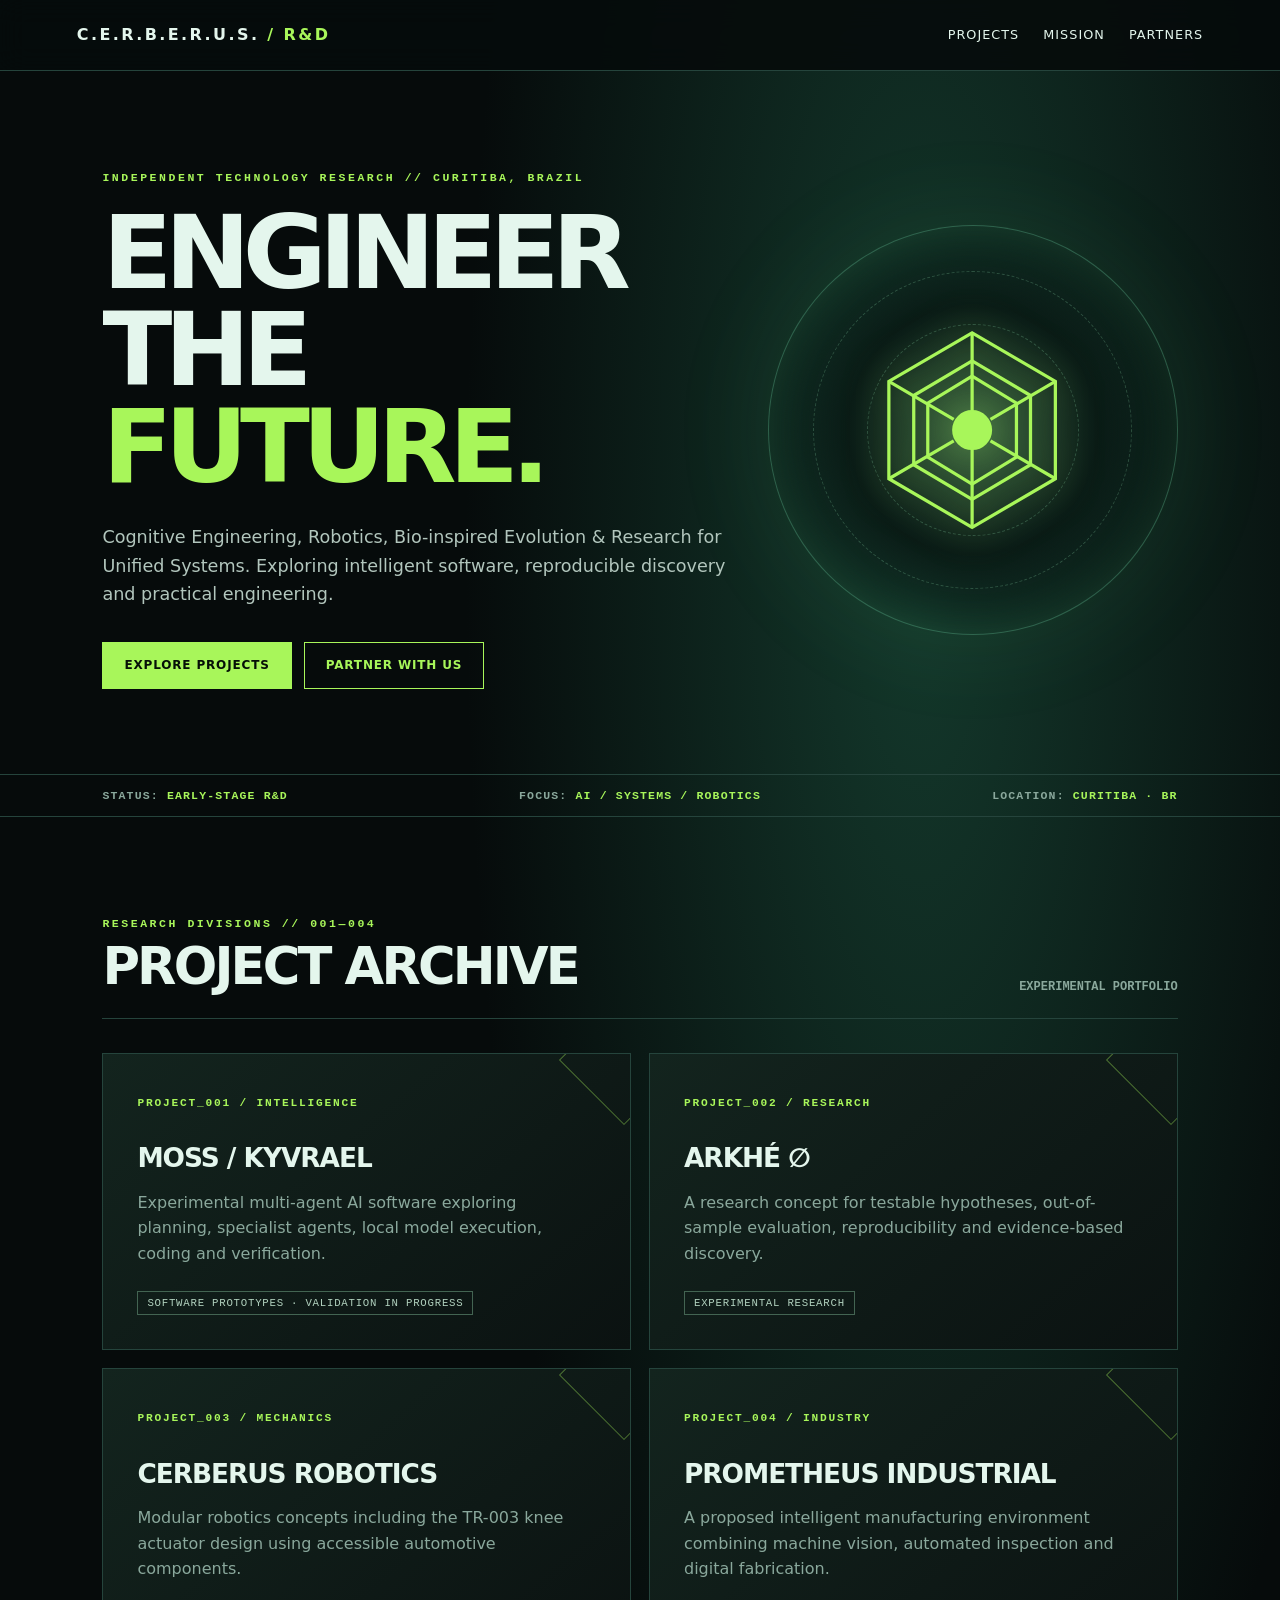
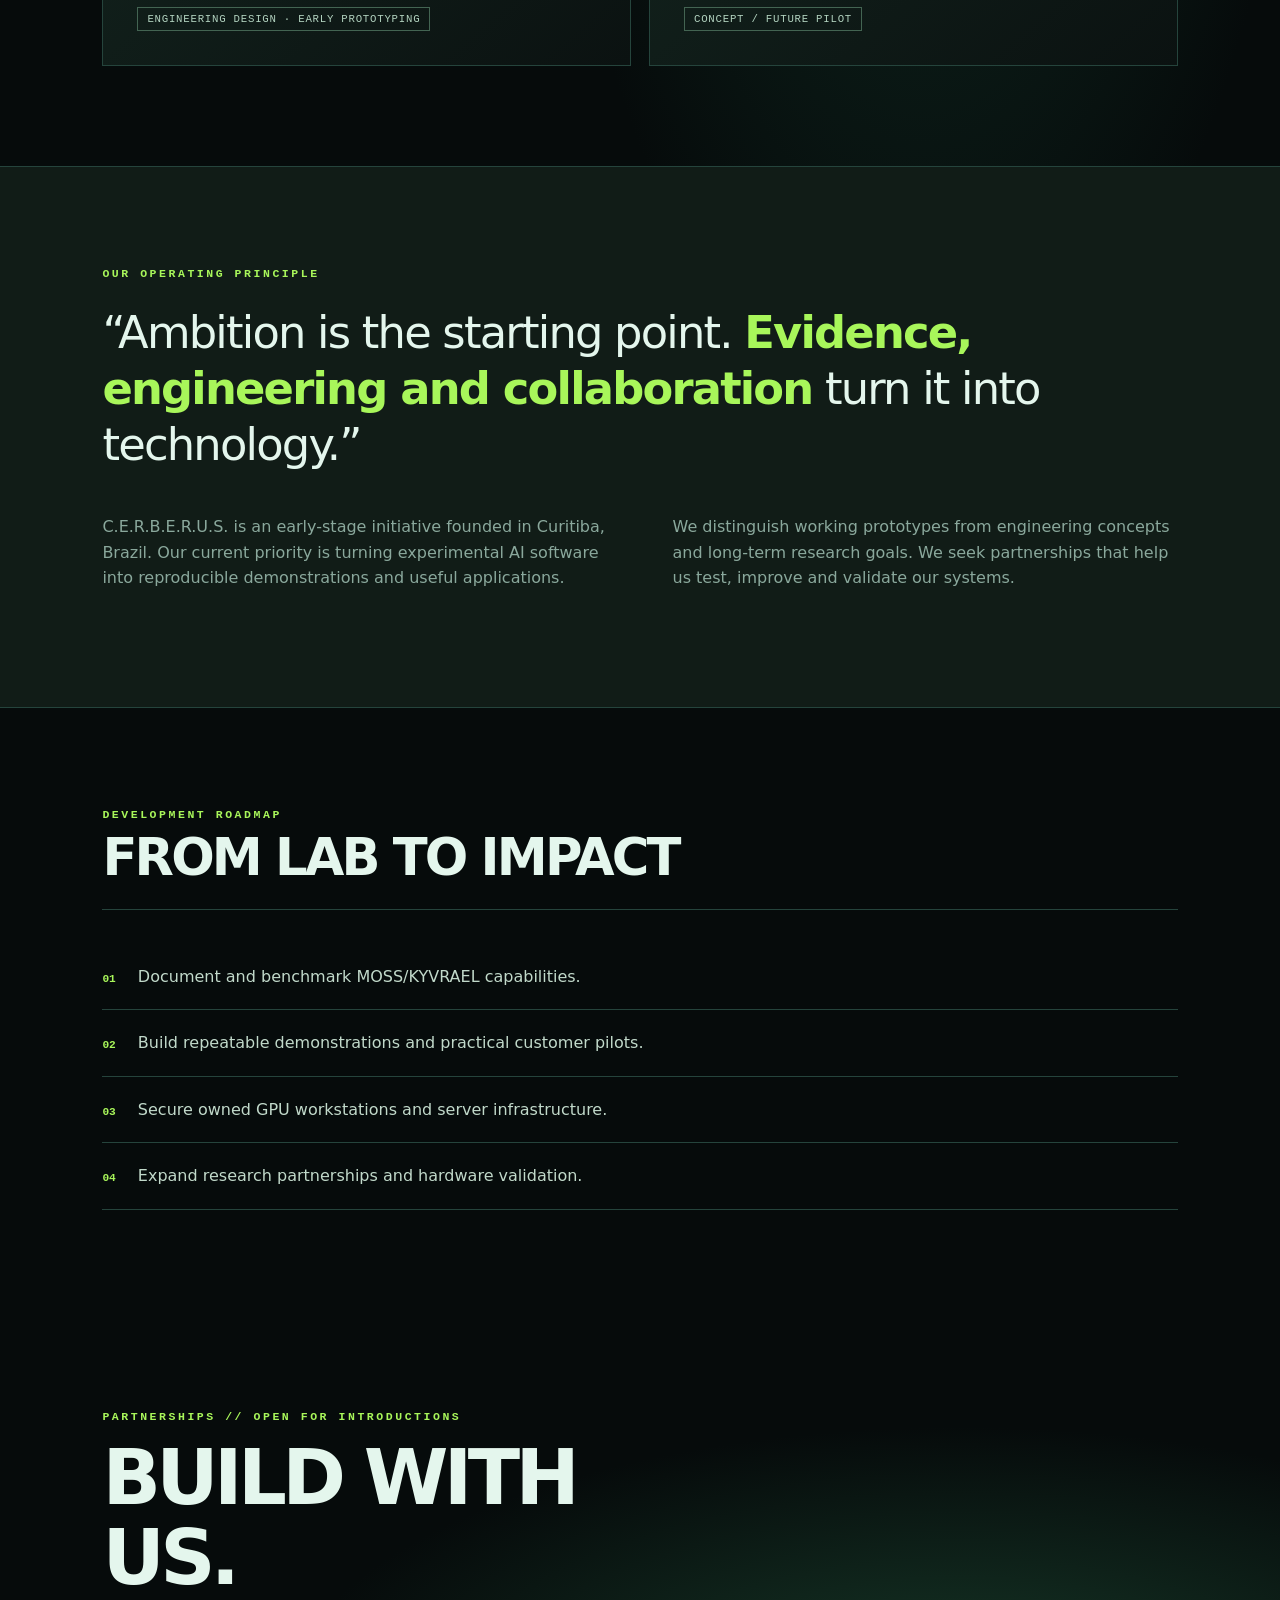
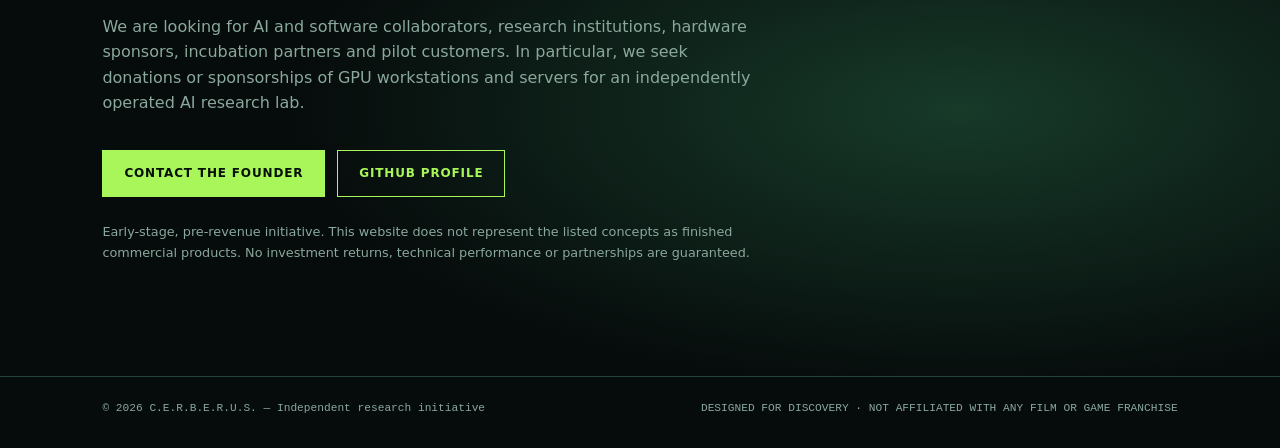
==== index.html @ f25f71ee "Add files via upload" ====
<!doctype html><html lang="en"><head><meta charset="utf-8"><meta name="viewport" content="width=device-width,initial-scale=1"><meta name="theme-color" content="#070b0a"><meta name="description" content="C.E.R.B.E.R.U.S. — Independent research and engineering in AI agents, reproducible discovery and robotics."><title>C.E.R.B.E.R.U.S. | Systems Research</title><style>
:root{--bg:#060b0b;--panel:#101919;--line:#25443c;--text:#e4f6ed;--muted:#8aa89c;--acid:#a8f65a;--red:#f16565}*{box-sizing:border-box}html{scroll-behavior:smooth}body{margin:0;background:radial-gradient(ellipse at 72% 15%,#14392c 0%,transparent 35%),var(--bg);color:var(--text);font:16px/1.6 system-ui,-apple-system,Segoe UI,sans-serif}a{color:inherit;text-decoration:none}button{font:inherit}header{display:flex;align-items:center;justify-content:space-between;gap:20px;padding:22px min(6vw,85px);border-bottom:1px solid var(--line);background:#060b0be8;position:sticky;top:0;z-index:10;backdrop-filter:blur(14px)}.brand{font-weight:850;letter-spacing:.15em;font-size:clamp(.7rem,1.6vw,1rem)}.brand b{color:var(--acid)}nav{display:flex;gap:24px;font-size:.8rem;letter-spacing:.08em;text-transform:uppercase}nav a:hover{color:var(--acid)}main{overflow:hidden}.hero{min-height:650px;padding:100px min(8vw,110px) 85px;display:grid;grid-template-columns:1.25fr .75fr;align-items:center;gap:35px;position:relative}.eyebrow{color:var(--acid);letter-spacing:.22em;font:700 .72rem ui-monospace,monospace;text-transform:uppercase}.hero h1{font-size:clamp(3.4rem,8vw,8.5rem);letter-spacing:-.075em;line-height:.95;margin:20px 0 28px;font-weight:900}.hero h1 span{color:var(--acid)}.hero p{max-width:630px;color:#b2c6bd;font-size:1.1rem}.actions{display:flex;gap:12px;flex-wrap:wrap;margin-top:34px}.btn{display:inline-block;border:1px solid var(--acid);padding:13px 21px;color:#061007;background:var(--acid);font-weight:800;letter-spacing:.07em;text-transform:uppercase;font-size:.75rem}.btn.alt{background:transparent;color:var(--acid)}.btn:hover{filter:brightness(1.2)}.orb{width:min(33vw,410px);aspect-ratio:1;border:1px solid #5eb58b66;border-radius:50%;position:relative;display:grid;place-items:center;background:radial-gradient(circle,#294d3b 0,#0a1b16 43%,transparent 70%);box-shadow:0 0 110px #64d67a17,inset 0 0 50px #77ff9412}.orb:before,.orb:after{content:"";position:absolute;inset:11%;border:1px dashed #87d3a544;border-radius:50%;animation:spin 38s linear infinite}.orb:after{inset:24%;animation-direction:reverse;animation-duration:22s}.orb svg{width:53%;filter:drop-shadow(0 0 20px #a8f65a88)}@keyframes spin{to{transform:rotate(360deg)}}.status{font:600 .72rem ui-monospace,monospace;color:var(--muted);letter-spacing:.1em;border-top:1px solid var(--line);border-bottom:1px solid var(--line);padding:14px min(8vw,110px);display:flex;justify-content:space-between;gap:15px;flex-wrap:wrap}.status em{color:var(--acid);font-style:normal}section{padding:100px min(8vw,110px)}.sectionhead{display:flex;justify-content:space-between;align-items:end;gap:20px;border-bottom:1px solid var(--line);padding-bottom:24px;margin-bottom:34px}.sectionhead h2{font-size:clamp(2rem,4vw,4rem);line-height:1.05;letter-spacing:-.055em;margin:10px 0 0}.sectionhead small{color:var(--muted);font:600 .75rem ui-monospace,monospace}.grid{display:grid;grid-template-columns:repeat(2,minmax(0,1fr));gap:18px}.card{background:linear-gradient(140deg,#13241e,#0b1211);border:1px solid var(--line);padding:34px;min-height:270px;position:relative;overflow:hidden}.card:before{content:"";width:90px;height:90px;position:absolute;right:-40px;top:-40px;border:1px solid #a8f65a66;transform:rotate(45deg)}.num{font:700 .7rem ui-monospace,monospace;color:var(--acid);letter-spacing:.16em}.card h3{font-size:1.65rem;letter-spacing:-.04em;margin:24px 0 10px}.card p{color:var(--muted);max-width:470px;margin:0}.tag{display:inline-block;margin-top:25px;font:.67rem ui-monospace,monospace;letter-spacing:.07em;border:1px solid #436452;padding:5px 9px;color:#b2d2bf}.manifesto{background:#111c17;border-top:1px solid var(--line);border-bottom:1px solid var(--line)}.manifesto blockquote{font-size:clamp(1.7rem,3.5vw,3.5rem);line-height:1.25;letter-spacing:-.04em;max-width:1000px;margin:25px 0}.manifesto blockquote strong{color:var(--acid)}.columns{display:grid;grid-template-columns:1fr 1fr;gap:65px}.columns p{color:var(--muted)}.steps{counter-reset:step;list-style:none;padding:0;margin:0}.steps li{padding:20px 0;border-bottom:1px solid var(--line);color:#c1d9ca}.steps li:before{counter-increment:step;content:'0' counter(step);font:700 .7rem ui-monospace,monospace;color:var(--acid);margin-right:22px}.contact{background:radial-gradient(ellipse at 75% 60%,#173a29,transparent 50%)}.contact h2{font-size:clamp(2.7rem,6vw,6rem);letter-spacing:-.06em;line-height:1.04;margin:15px 0}.contact p{max-width:660px;color:var(--muted)}footer{border-top:1px solid var(--line);padding:25px min(8vw,110px);display:flex;justify-content:space-between;gap:20px;color:var(--muted);font:.7rem ui-monospace,monospace}.disclaimer{font-size:.8rem;color:#8aa89c;max-width:900px;margin-top:25px}@media(max-width:800px){header{padding:18px 6vw}nav{gap:10px;font-size:.65rem}.hero{grid-template-columns:1fr;min-height:auto;padding:75px 6vw}.orb{width:min(68vw,330px);margin:auto}section{padding:65px 6vw}.grid,.columns{grid-template-columns:1fr}.status{padding:14px 6vw}footer{flex-direction:column}.card{min-height:220px}}
</style></head><body><header><a class="brand" href="#top">C.E.R.B.E.R.U.S.<b> / R&D</b></a><nav><a href="#projects">Projects</a><a href="#mission">Mission</a><a href="#partners">Partners</a></nav></header><main id="top"><div class="hero"><div><div class="eyebrow">Independent technology research // Curitiba, Brazil</div><h1>ENGINEER<br>THE <span>FUTURE.</span></h1><p>Cognitive Engineering, Robotics, Bio-inspired Evolution & Research for Unified Systems. Exploring intelligent software, reproducible discovery and practical engineering.</p><div class="actions"><a class="btn" href="#projects">Explore projects</a><a class="btn alt" href="#partners">Partner with us</a></div></div><div class="orb" aria-hidden="true"><svg viewBox="0 0 200 200" fill="none" stroke="#a8f65a" stroke-width="3"><path d="M100 10 177 55v90l-77 45-77-45V55z"/><path d="M100 36 154 68v64l-54 32-54-32V68z"/><path d="m100 50 41 25v50l-41 25-41-25V75z"/><circle cx="100" cy="100" r="17" fill="#a8f65a"/><path d="M100 10v73M177 55l-60 35M177 145l-60-35M100 190v-73M23 145l60-35M23 55l60 35"/></svg></div></div><div class="status"><span>STATUS: <em>EARLY-STAGE R&D</em></span><span>FOCUS: <em>AI / SYSTEMS / ROBOTICS</em></span><span>LOCATION: <em>CURITIBA · BR</em></span></div><section id="projects"><div class="sectionhead"><div><div class="eyebrow">Research divisions // 001—004</div><h2>PROJECT ARCHIVE</h2></div><small>EXPERIMENTAL PORTFOLIO</small></div><div class="grid"><article class="card"><span class="num">PROJECT_001 / INTELLIGENCE</span><h3>MOSS / KYVRAEL</h3><p>Experimental multi-agent AI software exploring planning, specialist agents, local model execution, coding and verification.</p><span class="tag">SOFTWARE PROTOTYPES · VALIDATION IN PROGRESS</span></article><article class="card"><span class="num">PROJECT_002 / RESEARCH</span><h3>ARKHÉ ∅</h3><p>A research concept for testable hypotheses, out-of-sample evaluation, reproducibility and evidence-based discovery.</p><span class="tag">EXPERIMENTAL RESEARCH</span></article><article class="card"><span class="num">PROJECT_003 / MECHANICS</span><h3>CERBERUS ROBOTICS</h3><p>Modular robotics concepts including the TR-003 knee actuator design using accessible automotive components.</p><span class="tag">ENGINEERING DESIGN · EARLY PROTOTYPING</span></article><article class="card"><span class="num">PROJECT_004 / INDUSTRY</span><h3>PROMETHEUS INDUSTRIAL</h3><p>A proposed intelligent manufacturing environment combining machine vision, automated inspection and digital fabrication.</p><span class="tag">CONCEPT / FUTURE PILOT</span></article></div></section><section class="manifesto" id="mission"><div class="eyebrow">Our operating principle</div><blockquote>“Ambition is the starting point. <strong>Evidence, engineering and collaboration</strong> turn it into technology.”</blockquote><div class="columns"><p>C.E.R.B.E.R.U.S. is an early-stage initiative founded in Curitiba, Brazil. Our current priority is turning experimental AI software into reproducible demonstrations and useful applications.</p><p>We distinguish working prototypes from engineering concepts and long-term research goals. We seek partnerships that help us test, improve and validate our systems.</p></div></section><section><div class="sectionhead"><div><div class="eyebrow">Development roadmap</div><h2>FROM LAB TO IMPACT</h2></div></div><ol class="steps"><li>Document and benchmark MOSS/KYVRAEL capabilities.</li><li>Build repeatable demonstrations and practical customer pilots.</li><li>Secure owned GPU workstations and server infrastructure.</li><li>Expand research partnerships and hardware validation.</li></ol></section><section class="contact" id="partners"><div class="eyebrow">Partnerships // Open for introductions</div><h2>BUILD WITH<br>US.</h2><p>We are looking for AI and software collaborators, research institutions, hardware sponsors, incubation partners and pilot customers. In particular, we seek donations or sponsorships of GPU workstations and servers for an independently operated AI research lab.</p><div class="actions"><a class="btn" href="mailto:wrkus2025@gmail.com?subject=CERBERUS%20Partnership%20Inquiry">Contact the founder</a><a class="btn alt" href="https://github.com/Gypsieww3" target="_blank" rel="noopener noreferrer">GitHub profile</a></div><p class="disclaimer">Early-stage, pre-revenue initiative. This website does not represent the listed concepts as finished commercial products. No investment returns, technical performance or partnerships are guaranteed.</p></section></main><footer><span>© <span id="year">2026</span> C.E.R.B.E.R.U.S. — Independent research initiative</span><span>DESIGNED FOR DISCOVERY · NOT AFFILIATED WITH ANY FILM OR GAME FRANCHISE</span></footer><script>document.getElementById('year').textContent=new Date().getFullYear()</script></body></html>
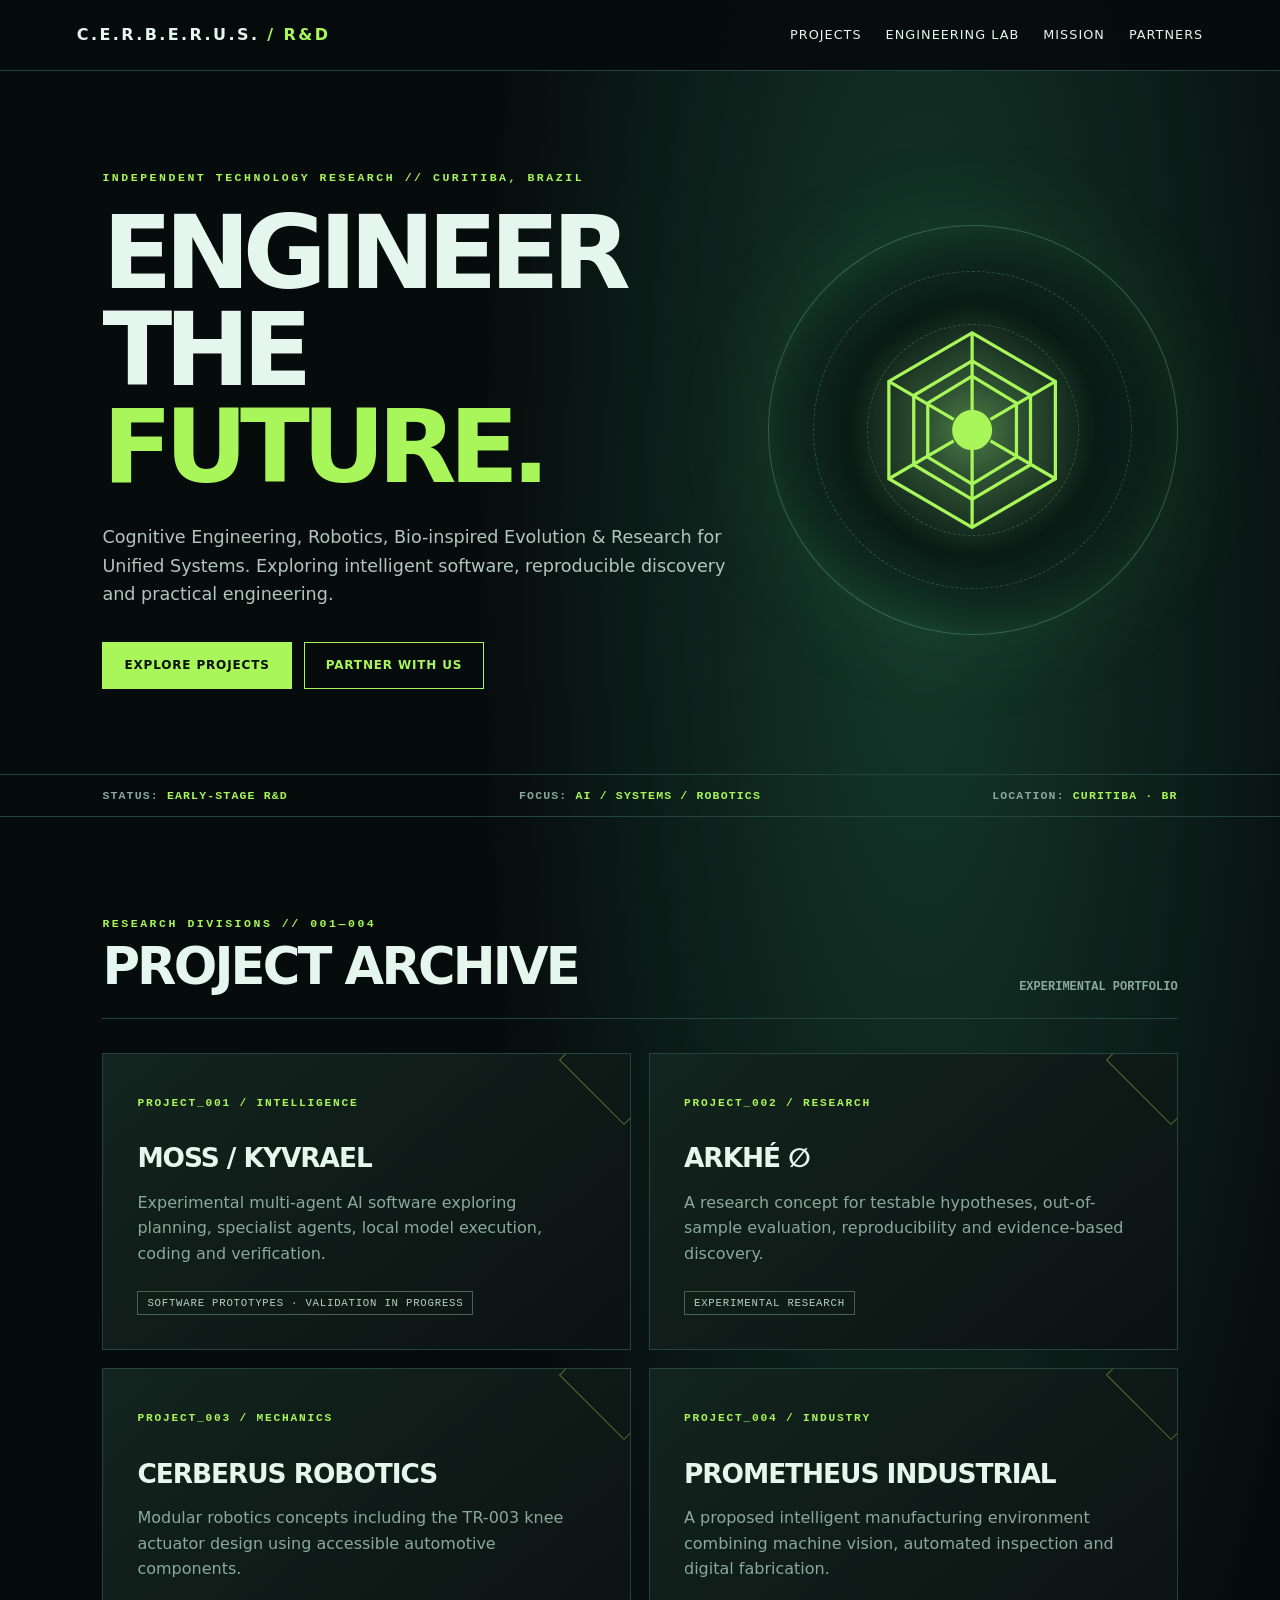
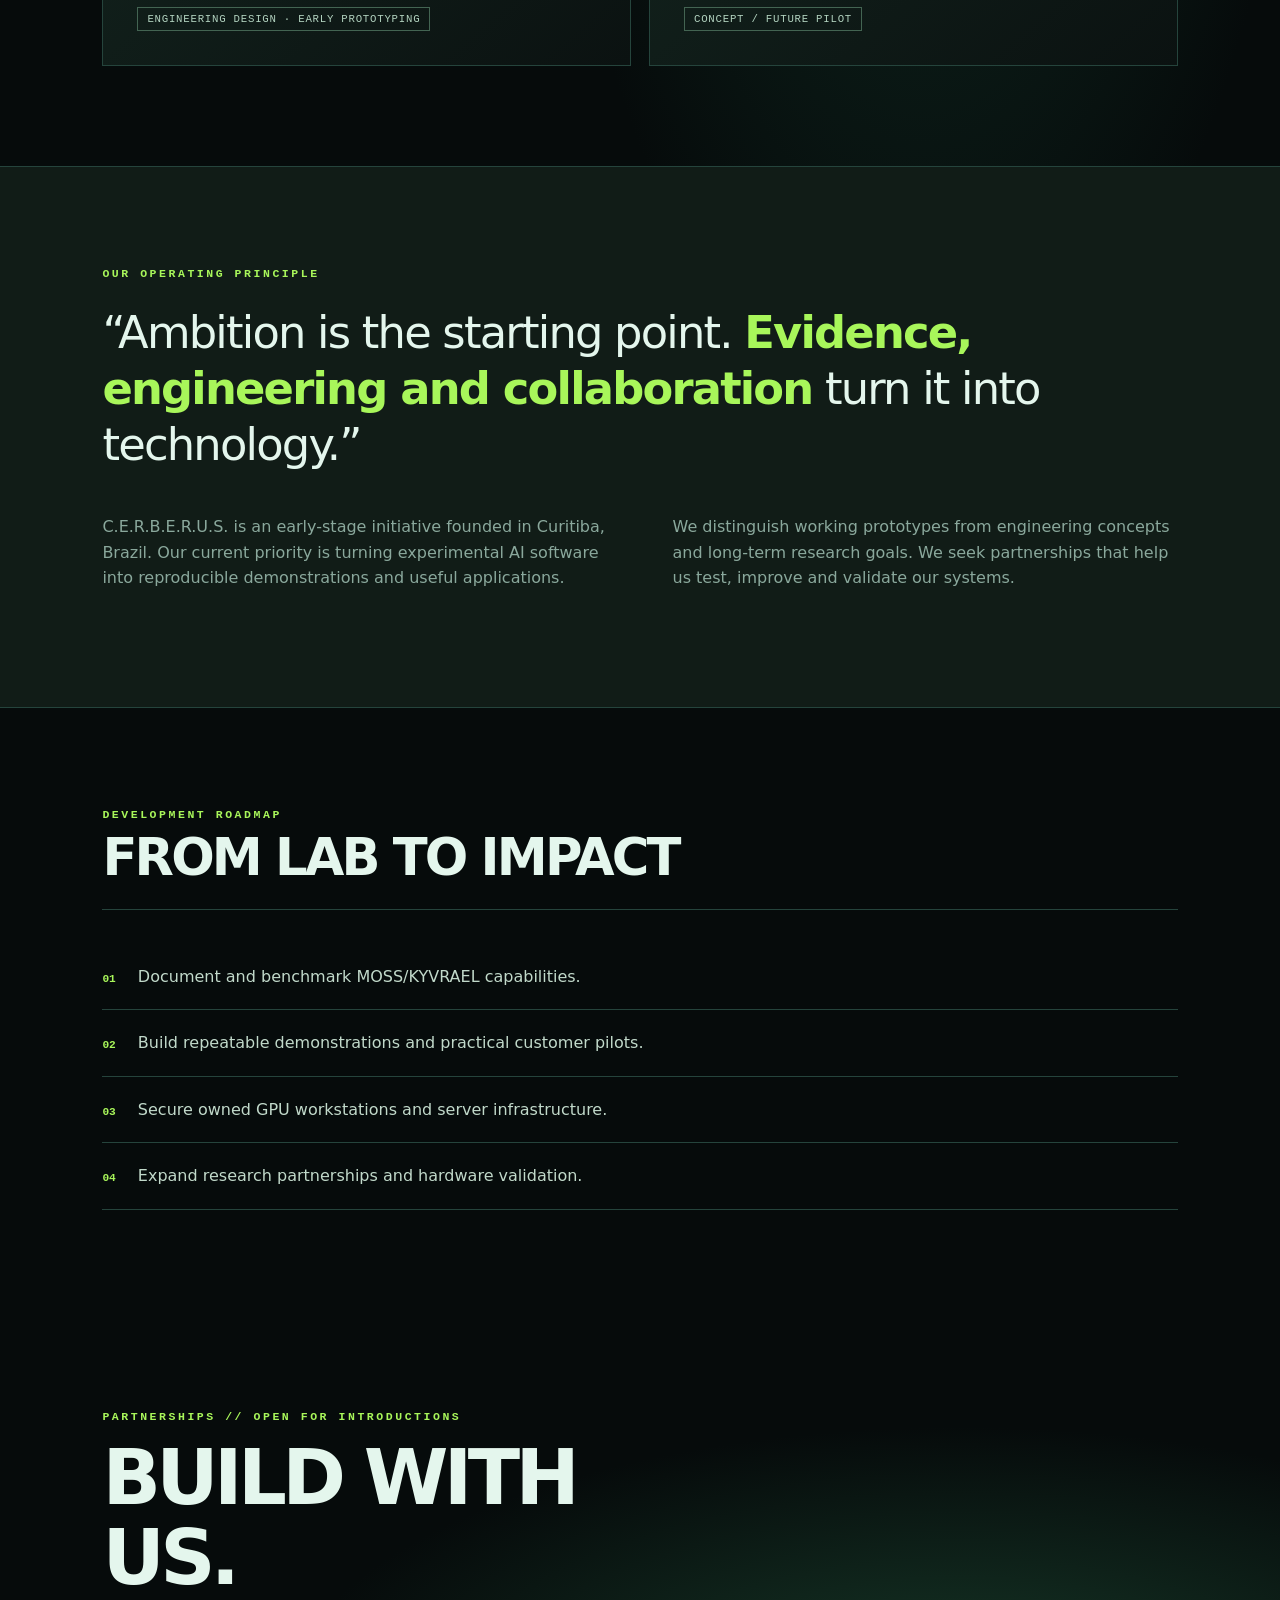
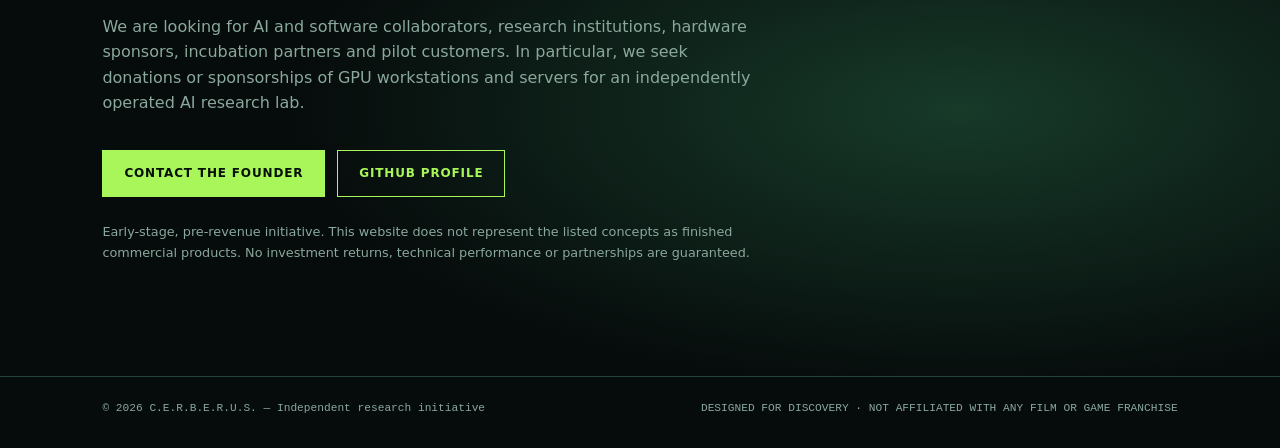
==== commit 53698b0b: "Publish factual CERBERUS engineering lab webpage with live CI status" ====
--- a/index.html
+++ b/index.html
@@ -1,3 +1,3 @@
 <!doctype html><html lang="en"><head><meta charset="utf-8"><meta name="viewport" content="width=device-width,initial-scale=1"><meta name="theme-color" content="#070b0a"><meta name="description" content="C.E.R.B.E.R.U.S. — Independent research and engineering in AI agents, reproducible discovery and robotics."><title>C.E.R.B.E.R.U.S. | Systems Research</title><style>
 :root{--bg:#060b0b;--panel:#101919;--line:#25443c;--text:#e4f6ed;--muted:#8aa89c;--acid:#a8f65a;--red:#f16565}*{box-sizing:border-box}html{scroll-behavior:smooth}body{margin:0;background:radial-gradient(ellipse at 72% 15%,#14392c 0%,transparent 35%),var(--bg);color:var(--text);font:16px/1.6 system-ui,-apple-system,Segoe UI,sans-serif}a{color:inherit;text-decoration:none}button{font:inherit}header{display:flex;align-items:center;justify-content:space-between;gap:20px;padding:22px min(6vw,85px);border-bottom:1px solid var(--line);background:#060b0be8;position:sticky;top:0;z-index:10;backdrop-filter:blur(14px)}.brand{font-weight:850;letter-spacing:.15em;font-size:clamp(.7rem,1.6vw,1rem)}.brand b{color:var(--acid)}nav{display:flex;gap:24px;font-size:.8rem;letter-spacing:.08em;text-transform:uppercase}nav a:hover{color:var(--acid)}main{overflow:hidden}.hero{min-height:650px;padding:100px min(8vw,110px) 85px;display:grid;grid-template-columns:1.25fr .75fr;align-items:center;gap:35px;position:relative}.eyebrow{color:var(--acid);letter-spacing:.22em;font:700 .72rem ui-monospace,monospace;text-transform:uppercase}.hero h1{font-size:clamp(3.4rem,8vw,8.5rem);letter-spacing:-.075em;line-height:.95;margin:20px 0 28px;font-weight:900}.hero h1 span{color:var(--acid)}.hero p{max-width:630px;color:#b2c6bd;font-size:1.1rem}.actions{display:flex;gap:12px;flex-wrap:wrap;margin-top:34px}.btn{display:inline-block;border:1px solid var(--acid);padding:13px 21px;color:#061007;background:var(--acid);font-weight:800;letter-spacing:.07em;text-transform:uppercase;font-size:.75rem}.btn.alt{background:transparent;color:var(--acid)}.btn:hover{filter:brightness(1.2)}.orb{width:min(33vw,410px);aspect-ratio:1;border:1px solid #5eb58b66;border-radius:50%;position:relative;display:grid;place-items:center;background:radial-gradient(circle,#294d3b 0,#0a1b16 43%,transparent 70%);box-shadow:0 0 110px #64d67a17,inset 0 0 50px #77ff9412}.orb:before,.orb:after{content:"";position:absolute;inset:11%;border:1px dashed #87d3a544;border-radius:50%;animation:spin 38s linear infinite}.orb:after{inset:24%;animation-direction:reverse;animation-duration:22s}.orb svg{width:53%;filter:drop-shadow(0 0 20px #a8f65a88)}@keyframes spin{to{transform:rotate(360deg)}}.status{font:600 .72rem ui-monospace,monospace;color:var(--muted);letter-spacing:.1em;border-top:1px solid var(--line);border-bottom:1px solid var(--line);padding:14px min(8vw,110px);display:flex;justify-content:space-between;gap:15px;flex-wrap:wrap}.status em{color:var(--acid);font-style:normal}section{padding:100px min(8vw,110px)}.sectionhead{display:flex;justify-content:space-between;align-items:end;gap:20px;border-bottom:1px solid var(--line);padding-bottom:24px;margin-bottom:34px}.sectionhead h2{font-size:clamp(2rem,4vw,4rem);line-height:1.05;letter-spacing:-.055em;margin:10px 0 0}.sectionhead small{color:var(--muted);font:600 .75rem ui-monospace,monospace}.grid{display:grid;grid-template-columns:repeat(2,minmax(0,1fr));gap:18px}.card{background:linear-gradient(140deg,#13241e,#0b1211);border:1px solid var(--line);padding:34px;min-height:270px;position:relative;overflow:hidden}.card:before{content:"";width:90px;height:90px;position:absolute;right:-40px;top:-40px;border:1px solid #a8f65a66;transform:rotate(45deg)}.num{font:700 .7rem ui-monospace,monospace;color:var(--acid);letter-spacing:.16em}.card h3{font-size:1.65rem;letter-spacing:-.04em;margin:24px 0 10px}.card p{color:var(--muted);max-width:470px;margin:0}.tag{display:inline-block;margin-top:25px;font:.67rem ui-monospace,monospace;letter-spacing:.07em;border:1px solid #436452;padding:5px 9px;color:#b2d2bf}.manifesto{background:#111c17;border-top:1px solid var(--line);border-bottom:1px solid var(--line)}.manifesto blockquote{font-size:clamp(1.7rem,3.5vw,3.5rem);line-height:1.25;letter-spacing:-.04em;max-width:1000px;margin:25px 0}.manifesto blockquote strong{color:var(--acid)}.columns{display:grid;grid-template-columns:1fr 1fr;gap:65px}.columns p{color:var(--muted)}.steps{counter-reset:step;list-style:none;padding:0;margin:0}.steps li{padding:20px 0;border-bottom:1px solid var(--line);color:#c1d9ca}.steps li:before{counter-increment:step;content:'0' counter(step);font:700 .7rem ui-monospace,monospace;color:var(--acid);margin-right:22px}.contact{background:radial-gradient(ellipse at 75% 60%,#173a29,transparent 50%)}.contact h2{font-size:clamp(2.7rem,6vw,6rem);letter-spacing:-.06em;line-height:1.04;margin:15px 0}.contact p{max-width:660px;color:var(--muted)}footer{border-top:1px solid var(--line);padding:25px min(8vw,110px);display:flex;justify-content:space-between;gap:20px;color:var(--muted);font:.7rem ui-monospace,monospace}.disclaimer{font-size:.8rem;color:#8aa89c;max-width:900px;margin-top:25px}@media(max-width:800px){header{padding:18px 6vw}nav{gap:10px;font-size:.65rem}.hero{grid-template-columns:1fr;min-height:auto;padding:75px 6vw}.orb{width:min(68vw,330px);margin:auto}section{padding:65px 6vw}.grid,.columns{grid-template-columns:1fr}.status{padding:14px 6vw}footer{flex-direction:column}.card{min-height:220px}}
-</style></head><body><header><a class="brand" href="#top">C.E.R.B.E.R.U.S.<b> / R&D</b></a><nav><a href="#projects">Projects</a><a href="#mission">Mission</a><a href="#partners">Partners</a></nav></header><main id="top"><div class="hero"><div><div class="eyebrow">Independent technology research // Curitiba, Brazil</div><h1>ENGINEER<br>THE <span>FUTURE.</span></h1><p>Cognitive Engineering, Robotics, Bio-inspired Evolution & Research for Unified Systems. Exploring intelligent software, reproducible discovery and practical engineering.</p><div class="actions"><a class="btn" href="#projects">Explore projects</a><a class="btn alt" href="#partners">Partner with us</a></div></div><div class="orb" aria-hidden="true"><svg viewBox="0 0 200 200" fill="none" stroke="#a8f65a" stroke-width="3"><path d="M100 10 177 55v90l-77 45-77-45V55z"/><path d="M100 36 154 68v64l-54 32-54-32V68z"/><path d="m100 50 41 25v50l-41 25-41-25V75z"/><circle cx="100" cy="100" r="17" fill="#a8f65a"/><path d="M100 10v73M177 55l-60 35M177 145l-60-35M100 190v-73M23 145l60-35M23 55l60 35"/></svg></div></div><div class="status"><span>STATUS: <em>EARLY-STAGE R&D</em></span><span>FOCUS: <em>AI / SYSTEMS / ROBOTICS</em></span><span>LOCATION: <em>CURITIBA · BR</em></span></div><section id="projects"><div class="sectionhead"><div><div class="eyebrow">Research divisions // 001—004</div><h2>PROJECT ARCHIVE</h2></div><small>EXPERIMENTAL PORTFOLIO</small></div><div class="grid"><article class="card"><span class="num">PROJECT_001 / INTELLIGENCE</span><h3>MOSS / KYVRAEL</h3><p>Experimental multi-agent AI software exploring planning, specialist agents, local model execution, coding and verification.</p><span class="tag">SOFTWARE PROTOTYPES · VALIDATION IN PROGRESS</span></article><article class="card"><span class="num">PROJECT_002 / RESEARCH</span><h3>ARKHÉ ∅</h3><p>A research concept for testable hypotheses, out-of-sample evaluation, reproducibility and evidence-based discovery.</p><span class="tag">EXPERIMENTAL RESEARCH</span></article><article class="card"><span class="num">PROJECT_003 / MECHANICS</span><h3>CERBERUS ROBOTICS</h3><p>Modular robotics concepts including the TR-003 knee actuator design using accessible automotive components.</p><span class="tag">ENGINEERING DESIGN · EARLY PROTOTYPING</span></article><article class="card"><span class="num">PROJECT_004 / INDUSTRY</span><h3>PROMETHEUS INDUSTRIAL</h3><p>A proposed intelligent manufacturing environment combining machine vision, automated inspection and digital fabrication.</p><span class="tag">CONCEPT / FUTURE PILOT</span></article></div></section><section class="manifesto" id="mission"><div class="eyebrow">Our operating principle</div><blockquote>“Ambition is the starting point. <strong>Evidence, engineering and collaboration</strong> turn it into technology.”</blockquote><div class="columns"><p>C.E.R.B.E.R.U.S. is an early-stage initiative founded in Curitiba, Brazil. Our current priority is turning experimental AI software into reproducible demonstrations and useful applications.</p><p>We distinguish working prototypes from engineering concepts and long-term research goals. We seek partnerships that help us test, improve and validate our systems.</p></div></section><section><div class="sectionhead"><div><div class="eyebrow">Development roadmap</div><h2>FROM LAB TO IMPACT</h2></div></div><ol class="steps"><li>Document and benchmark MOSS/KYVRAEL capabilities.</li><li>Build repeatable demonstrations and practical customer pilots.</li><li>Secure owned GPU workstations and server infrastructure.</li><li>Expand research partnerships and hardware validation.</li></ol></section><section class="contact" id="partners"><div class="eyebrow">Partnerships // Open for introductions</div><h2>BUILD WITH<br>US.</h2><p>We are looking for AI and software collaborators, research institutions, hardware sponsors, incubation partners and pilot customers. In particular, we seek donations or sponsorships of GPU workstations and servers for an independently operated AI research lab.</p><div class="actions"><a class="btn" href="mailto:wrkus2025@gmail.com?subject=CERBERUS%20Partnership%20Inquiry">Contact the founder</a><a class="btn alt" href="https://github.com/Gypsieww3" target="_blank" rel="noopener noreferrer">GitHub profile</a></div><p class="disclaimer">Early-stage, pre-revenue initiative. This website does not represent the listed concepts as finished commercial products. No investment returns, technical performance or partnerships are guaranteed.</p></section></main><footer><span>© <span id="year">2026</span> C.E.R.B.E.R.U.S. — Independent research initiative</span><span>DESIGNED FOR DISCOVERY · NOT AFFILIATED WITH ANY FILM OR GAME FRANCHISE</span></footer><script>document.getElementById('year').textContent=new Date().getFullYear()</script></body></html>
+</style></head><body><header><a class="brand" href="#top">C.E.R.B.E.R.U.S.<b> / R&D</b></a><nav><a href="#projects">Projects</a><a href="lab.html">Engineering Lab</a><a href="#mission">Mission</a><a href="#partners">Partners</a></nav></header><main id="top"><div class="hero"><div><div class="eyebrow">Independent technology research // Curitiba, Brazil</div><h1>ENGINEER<br>THE <span>FUTURE.</span></h1><p>Cognitive Engineering, Robotics, Bio-inspired Evolution & Research for Unified Systems. Exploring intelligent software, reproducible discovery and practical engineering.</p><div class="actions"><a class="btn" href="#projects">Explore projects</a><a class="btn alt" href="#partners">Partner with us</a></div></div><div class="orb" aria-hidden="true"><svg viewBox="0 0 200 200" fill="none" stroke="#a8f65a" stroke-width="3"><path d="M100 10 177 55v90l-77 45-77-45V55z"/><path d="M100 36 154 68v64l-54 32-54-32V68z"/><path d="m100 50 41 25v50l-41 25-41-25V75z"/><circle cx="100" cy="100" r="17" fill="#a8f65a"/><path d="M100 10v73M177 55l-60 35M177 145l-60-35M100 190v-73M23 145l60-35M23 55l60 35"/></svg></div></div><div class="status"><span>STATUS: <em>EARLY-STAGE R&D</em></span><span>FOCUS: <em>AI / SYSTEMS / ROBOTICS</em></span><span>LOCATION: <em>CURITIBA · BR</em></span></div><section id="projects"><div class="sectionhead"><div><div class="eyebrow">Research divisions // 001—004</div><h2>PROJECT ARCHIVE</h2></div><small>EXPERIMENTAL PORTFOLIO</small></div><div class="grid"><article class="card"><span class="num">PROJECT_001 / INTELLIGENCE</span><h3>MOSS / KYVRAEL</h3><p>Experimental multi-agent AI software exploring planning, specialist agents, local model execution, coding and verification.</p><span class="tag">SOFTWARE PROTOTYPES · VALIDATION IN PROGRESS</span></article><article class="card"><span class="num">PROJECT_002 / RESEARCH</span><h3>ARKHÉ ∅</h3><p>A research concept for testable hypotheses, out-of-sample evaluation, reproducibility and evidence-based discovery.</p><span class="tag">EXPERIMENTAL RESEARCH</span></article><article class="card"><span class="num">PROJECT_003 / MECHANICS</span><h3>CERBERUS ROBOTICS</h3><p>Modular robotics concepts including the TR-003 knee actuator design using accessible automotive components.</p><span class="tag">ENGINEERING DESIGN · EARLY PROTOTYPING</span></article><article class="card"><span class="num">PROJECT_004 / INDUSTRY</span><h3>PROMETHEUS INDUSTRIAL</h3><p>A proposed intelligent manufacturing environment combining machine vision, automated inspection and digital fabrication.</p><span class="tag">CONCEPT / FUTURE PILOT</span></article></div></section><section class="manifesto" id="mission"><div class="eyebrow">Our operating principle</div><blockquote>“Ambition is the starting point. <strong>Evidence, engineering and collaboration</strong> turn it into technology.”</blockquote><div class="columns"><p>C.E.R.B.E.R.U.S. is an early-stage initiative founded in Curitiba, Brazil. Our current priority is turning experimental AI software into reproducible demonstrations and useful applications.</p><p>We distinguish working prototypes from engineering concepts and long-term research goals. We seek partnerships that help us test, improve and validate our systems.</p></div></section><section><div class="sectionhead"><div><div class="eyebrow">Development roadmap</div><h2>FROM LAB TO IMPACT</h2></div></div><ol class="steps"><li>Document and benchmark MOSS/KYVRAEL capabilities.</li><li>Build repeatable demonstrations and practical customer pilots.</li><li>Secure owned GPU workstations and server infrastructure.</li><li>Expand research partnerships and hardware validation.</li></ol></section><section class="contact" id="partners"><div class="eyebrow">Partnerships // Open for introductions</div><h2>BUILD WITH<br>US.</h2><p>We are looking for AI and software collaborators, research institutions, hardware sponsors, incubation partners and pilot customers. In particular, we seek donations or sponsorships of GPU workstations and servers for an independently operated AI research lab.</p><div class="actions"><a class="btn" href="mailto:wrkus2025@gmail.com?subject=CERBERUS%20Partnership%20Inquiry">Contact the founder</a><a class="btn alt" href="https://github.com/Gypsieww3" target="_blank" rel="noopener noreferrer">GitHub profile</a></div><p class="disclaimer">Early-stage, pre-revenue initiative. This website does not represent the listed concepts as finished commercial products. No investment returns, technical performance or partnerships are guaranteed.</p></section></main><footer><span>© <span id="year">2026</span> C.E.R.B.E.R.U.S. — Independent research initiative</span><span>DESIGNED FOR DISCOVERY · NOT AFFILIATED WITH ANY FILM OR GAME FRANCHISE</span></footer><script>document.getElementById('year').textContent=new Date().getFullYear()</script></body></html>
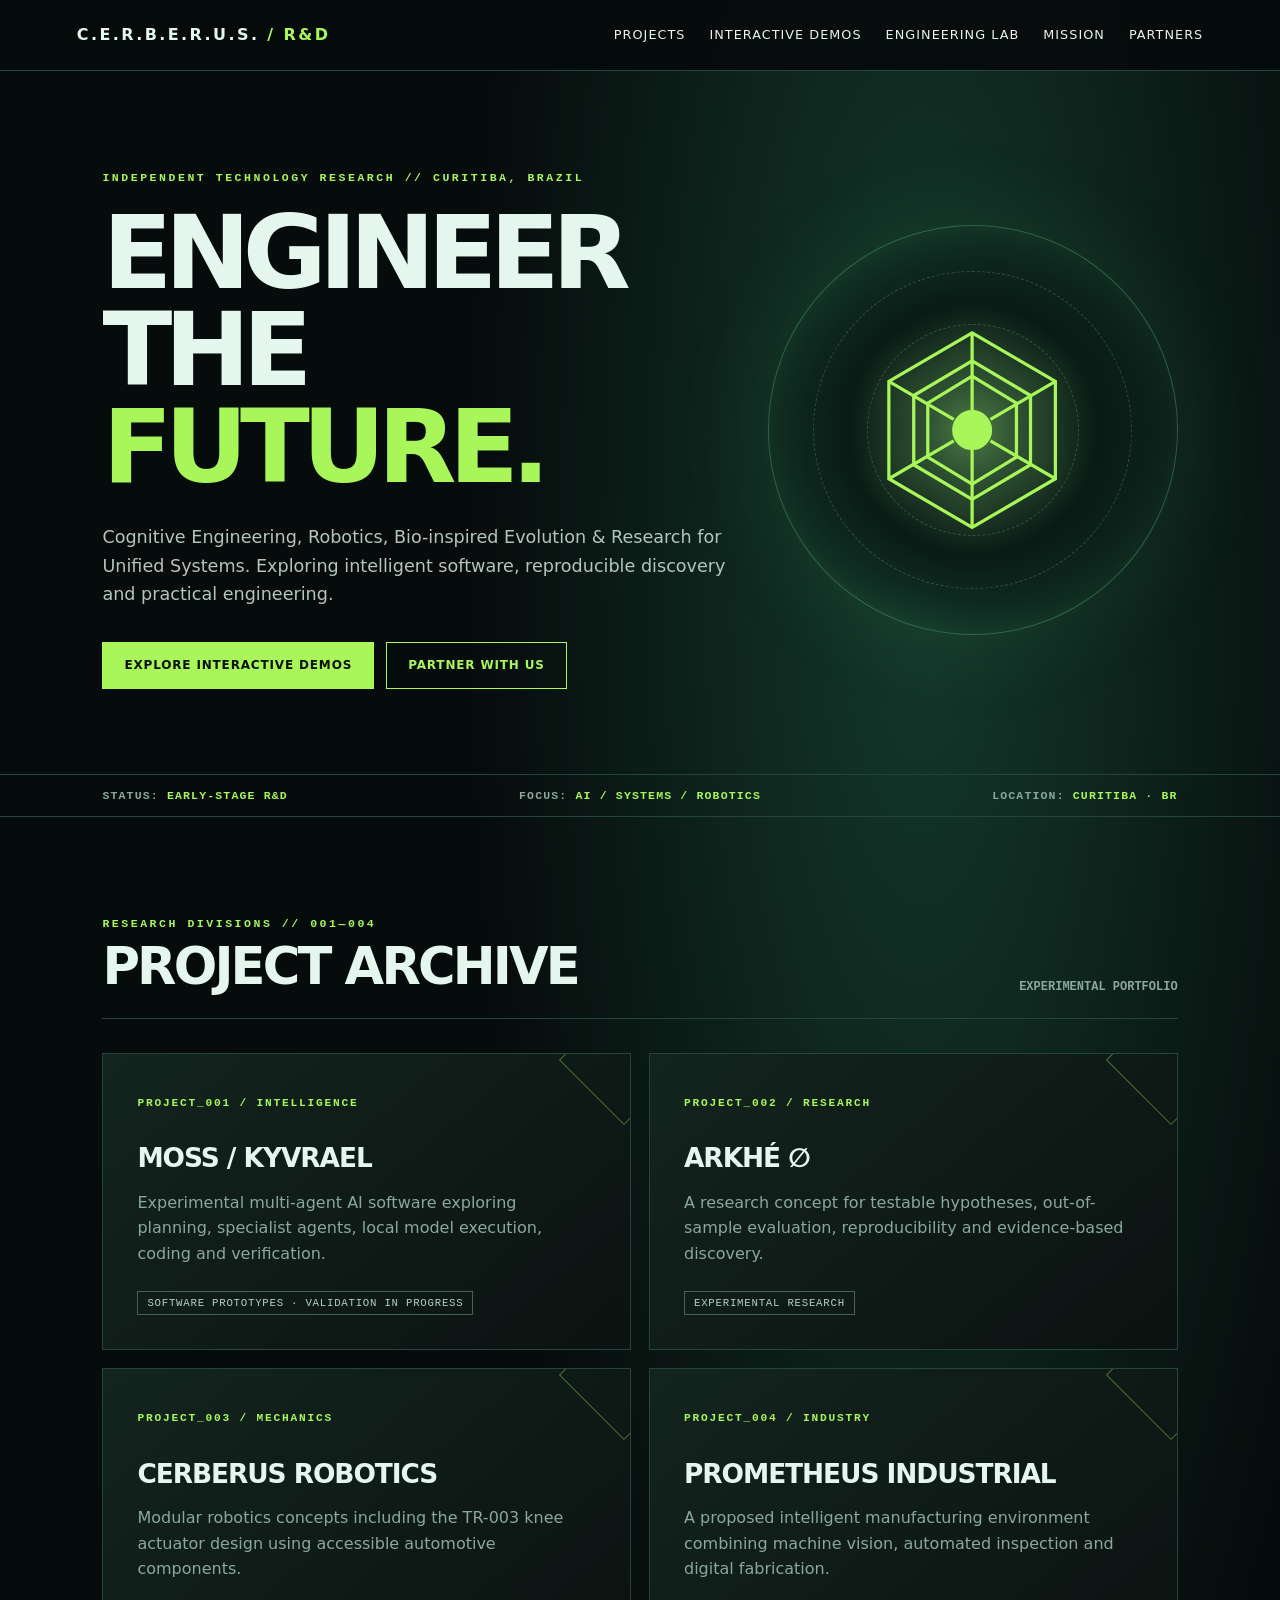
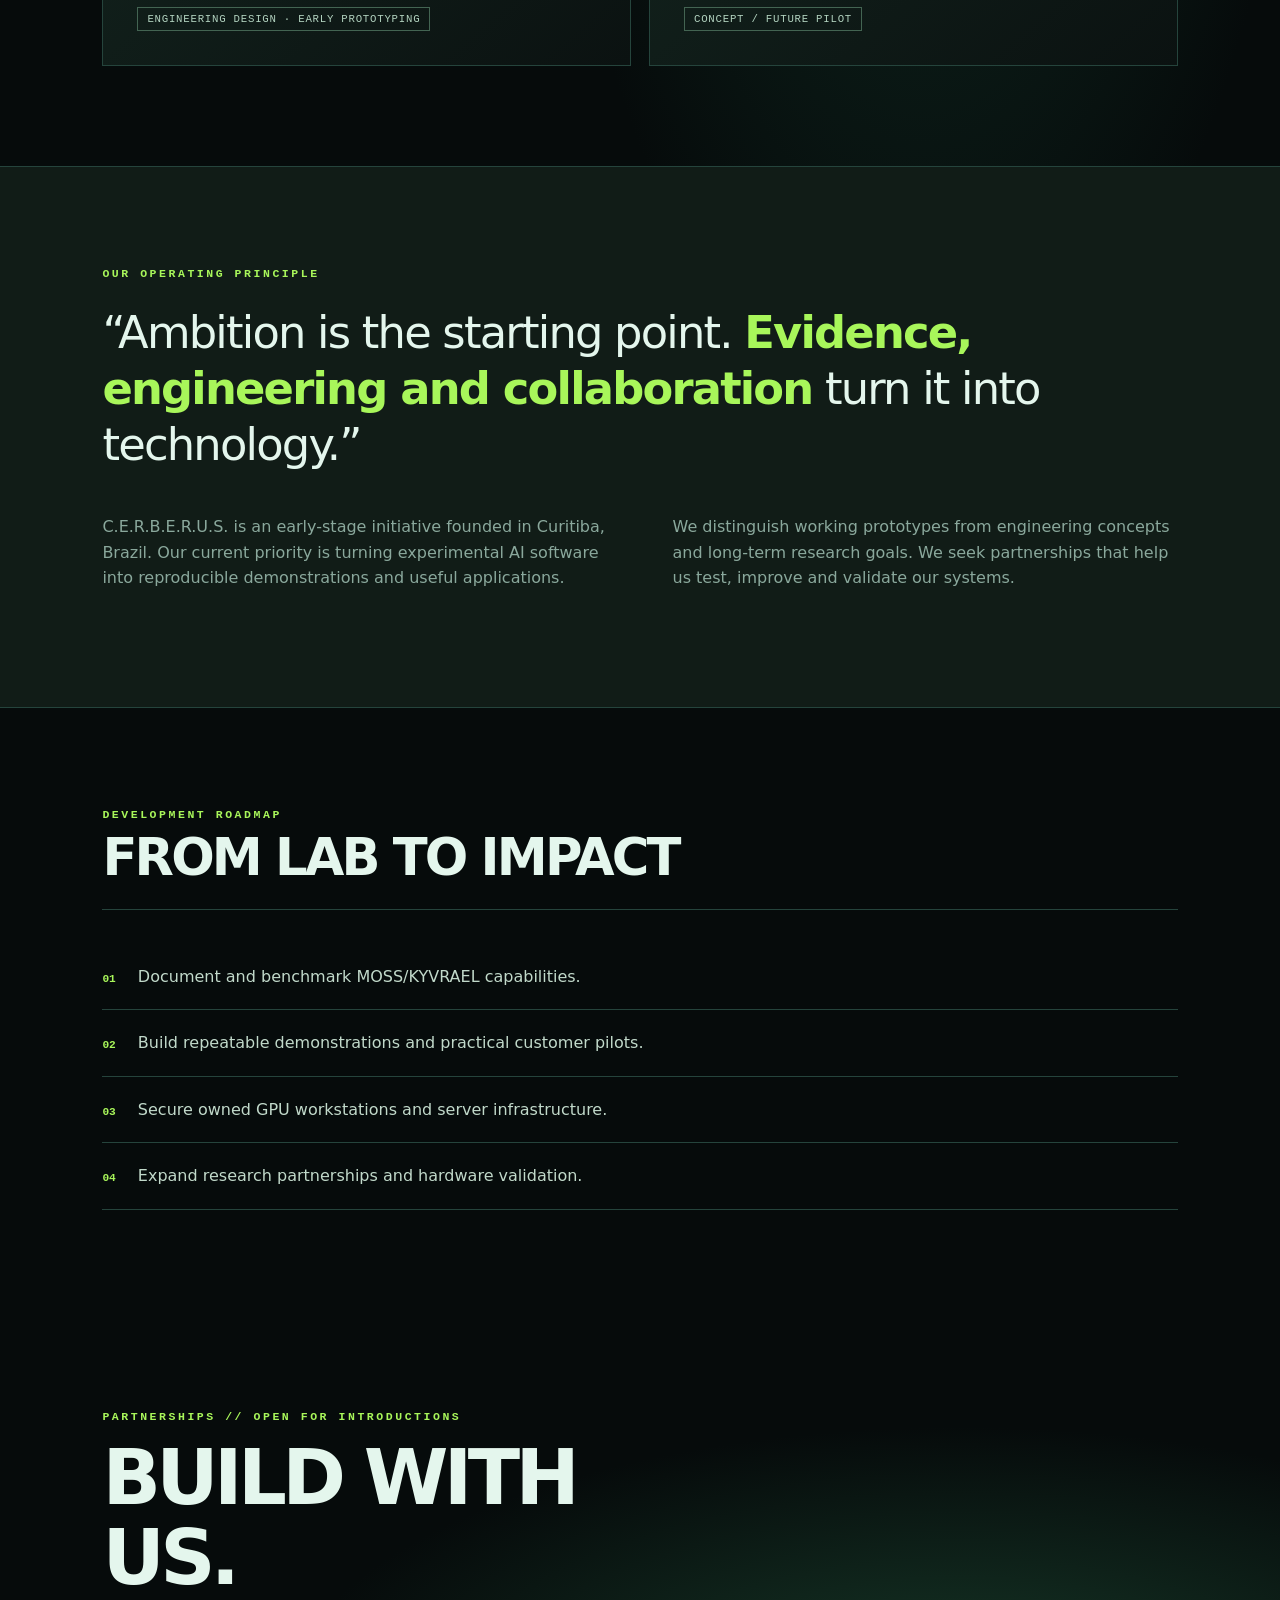
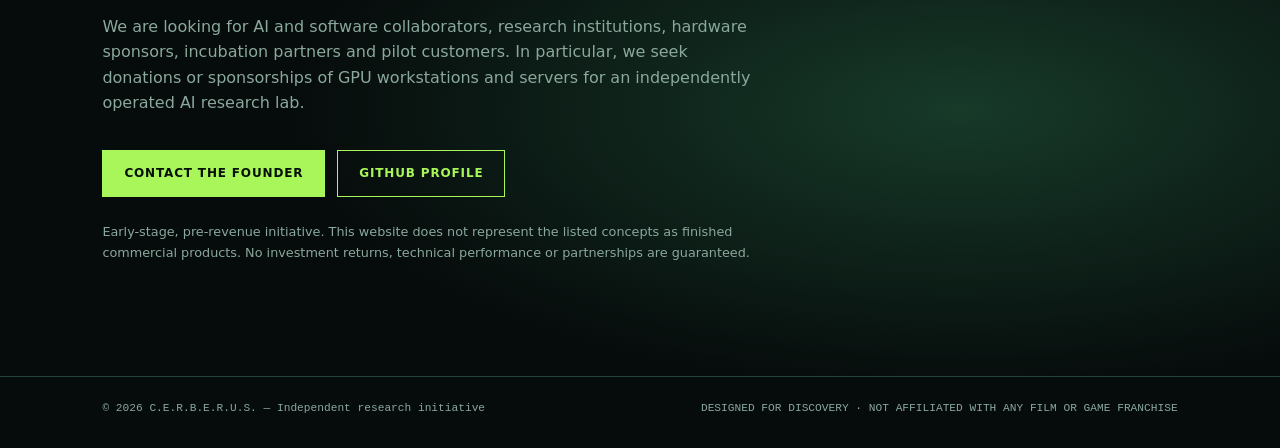
==== commit c761e6aa: "Link home project cards and hero to the interactive showcase" ====
--- a/index.html
+++ b/index.html
@@ -1,3 +1,3 @@
 <!doctype html><html lang="en"><head><meta charset="utf-8"><meta name="viewport" content="width=device-width,initial-scale=1"><meta name="theme-color" content="#070b0a"><meta name="description" content="C.E.R.B.E.R.U.S. — Independent research and engineering in AI agents, reproducible discovery and robotics."><title>C.E.R.B.E.R.U.S. | Systems Research</title><style>
 :root{--bg:#060b0b;--panel:#101919;--line:#25443c;--text:#e4f6ed;--muted:#8aa89c;--acid:#a8f65a;--red:#f16565}*{box-sizing:border-box}html{scroll-behavior:smooth}body{margin:0;background:radial-gradient(ellipse at 72% 15%,#14392c 0%,transparent 35%),var(--bg);color:var(--text);font:16px/1.6 system-ui,-apple-system,Segoe UI,sans-serif}a{color:inherit;text-decoration:none}button{font:inherit}header{display:flex;align-items:center;justify-content:space-between;gap:20px;padding:22px min(6vw,85px);border-bottom:1px solid var(--line);background:#060b0be8;position:sticky;top:0;z-index:10;backdrop-filter:blur(14px)}.brand{font-weight:850;letter-spacing:.15em;font-size:clamp(.7rem,1.6vw,1rem)}.brand b{color:var(--acid)}nav{display:flex;gap:24px;font-size:.8rem;letter-spacing:.08em;text-transform:uppercase}nav a:hover{color:var(--acid)}main{overflow:hidden}.hero{min-height:650px;padding:100px min(8vw,110px) 85px;display:grid;grid-template-columns:1.25fr .75fr;align-items:center;gap:35px;position:relative}.eyebrow{color:var(--acid);letter-spacing:.22em;font:700 .72rem ui-monospace,monospace;text-transform:uppercase}.hero h1{font-size:clamp(3.4rem,8vw,8.5rem);letter-spacing:-.075em;line-height:.95;margin:20px 0 28px;font-weight:900}.hero h1 span{color:var(--acid)}.hero p{max-width:630px;color:#b2c6bd;font-size:1.1rem}.actions{display:flex;gap:12px;flex-wrap:wrap;margin-top:34px}.btn{display:inline-block;border:1px solid var(--acid);padding:13px 21px;color:#061007;background:var(--acid);font-weight:800;letter-spacing:.07em;text-transform:uppercase;font-size:.75rem}.btn.alt{background:transparent;color:var(--acid)}.btn:hover{filter:brightness(1.2)}.orb{width:min(33vw,410px);aspect-ratio:1;border:1px solid #5eb58b66;border-radius:50%;position:relative;display:grid;place-items:center;background:radial-gradient(circle,#294d3b 0,#0a1b16 43%,transparent 70%);box-shadow:0 0 110px #64d67a17,inset 0 0 50px #77ff9412}.orb:before,.orb:after{content:"";position:absolute;inset:11%;border:1px dashed #87d3a544;border-radius:50%;animation:spin 38s linear infinite}.orb:after{inset:24%;animation-direction:reverse;animation-duration:22s}.orb svg{width:53%;filter:drop-shadow(0 0 20px #a8f65a88)}@keyframes spin{to{transform:rotate(360deg)}}.status{font:600 .72rem ui-monospace,monospace;color:var(--muted);letter-spacing:.1em;border-top:1px solid var(--line);border-bottom:1px solid var(--line);padding:14px min(8vw,110px);display:flex;justify-content:space-between;gap:15px;flex-wrap:wrap}.status em{color:var(--acid);font-style:normal}section{padding:100px min(8vw,110px)}.sectionhead{display:flex;justify-content:space-between;align-items:end;gap:20px;border-bottom:1px solid var(--line);padding-bottom:24px;margin-bottom:34px}.sectionhead h2{font-size:clamp(2rem,4vw,4rem);line-height:1.05;letter-spacing:-.055em;margin:10px 0 0}.sectionhead small{color:var(--muted);font:600 .75rem ui-monospace,monospace}.grid{display:grid;grid-template-columns:repeat(2,minmax(0,1fr));gap:18px}.card{background:linear-gradient(140deg,#13241e,#0b1211);border:1px solid var(--line);padding:34px;min-height:270px;position:relative;overflow:hidden}.card:before{content:"";width:90px;height:90px;position:absolute;right:-40px;top:-40px;border:1px solid #a8f65a66;transform:rotate(45deg)}.num{font:700 .7rem ui-monospace,monospace;color:var(--acid);letter-spacing:.16em}.card h3{font-size:1.65rem;letter-spacing:-.04em;margin:24px 0 10px}.card p{color:var(--muted);max-width:470px;margin:0}.tag{display:inline-block;margin-top:25px;font:.67rem ui-monospace,monospace;letter-spacing:.07em;border:1px solid #436452;padding:5px 9px;color:#b2d2bf}.manifesto{background:#111c17;border-top:1px solid var(--line);border-bottom:1px solid var(--line)}.manifesto blockquote{font-size:clamp(1.7rem,3.5vw,3.5rem);line-height:1.25;letter-spacing:-.04em;max-width:1000px;margin:25px 0}.manifesto blockquote strong{color:var(--acid)}.columns{display:grid;grid-template-columns:1fr 1fr;gap:65px}.columns p{color:var(--muted)}.steps{counter-reset:step;list-style:none;padding:0;margin:0}.steps li{padding:20px 0;border-bottom:1px solid var(--line);color:#c1d9ca}.steps li:before{counter-increment:step;content:'0' counter(step);font:700 .7rem ui-monospace,monospace;color:var(--acid);margin-right:22px}.contact{background:radial-gradient(ellipse at 75% 60%,#173a29,transparent 50%)}.contact h2{font-size:clamp(2.7rem,6vw,6rem);letter-spacing:-.06em;line-height:1.04;margin:15px 0}.contact p{max-width:660px;color:var(--muted)}footer{border-top:1px solid var(--line);padding:25px min(8vw,110px);display:flex;justify-content:space-between;gap:20px;color:var(--muted);font:.7rem ui-monospace,monospace}.disclaimer{font-size:.8rem;color:#8aa89c;max-width:900px;margin-top:25px}@media(max-width:800px){header{padding:18px 6vw}nav{gap:10px;font-size:.65rem}.hero{grid-template-columns:1fr;min-height:auto;padding:75px 6vw}.orb{width:min(68vw,330px);margin:auto}section{padding:65px 6vw}.grid,.columns{grid-template-columns:1fr}.status{padding:14px 6vw}footer{flex-direction:column}.card{min-height:220px}}
-</style></head><body><header><a class="brand" href="#top">C.E.R.B.E.R.U.S.<b> / R&D</b></a><nav><a href="#projects">Projects</a><a href="lab.html">Engineering Lab</a><a href="#mission">Mission</a><a href="#partners">Partners</a></nav></header><main id="top"><div class="hero"><div><div class="eyebrow">Independent technology research // Curitiba, Brazil</div><h1>ENGINEER<br>THE <span>FUTURE.</span></h1><p>Cognitive Engineering, Robotics, Bio-inspired Evolution & Research for Unified Systems. Exploring intelligent software, reproducible discovery and practical engineering.</p><div class="actions"><a class="btn" href="#projects">Explore projects</a><a class="btn alt" href="#partners">Partner with us</a></div></div><div class="orb" aria-hidden="true"><svg viewBox="0 0 200 200" fill="none" stroke="#a8f65a" stroke-width="3"><path d="M100 10 177 55v90l-77 45-77-45V55z"/><path d="M100 36 154 68v64l-54 32-54-32V68z"/><path d="m100 50 41 25v50l-41 25-41-25V75z"/><circle cx="100" cy="100" r="17" fill="#a8f65a"/><path d="M100 10v73M177 55l-60 35M177 145l-60-35M100 190v-73M23 145l60-35M23 55l60 35"/></svg></div></div><div class="status"><span>STATUS: <em>EARLY-STAGE R&D</em></span><span>FOCUS: <em>AI / SYSTEMS / ROBOTICS</em></span><span>LOCATION: <em>CURITIBA · BR</em></span></div><section id="projects"><div class="sectionhead"><div><div class="eyebrow">Research divisions // 001—004</div><h2>PROJECT ARCHIVE</h2></div><small>EXPERIMENTAL PORTFOLIO</small></div><div class="grid"><article class="card"><span class="num">PROJECT_001 / INTELLIGENCE</span><h3>MOSS / KYVRAEL</h3><p>Experimental multi-agent AI software exploring planning, specialist agents, local model execution, coding and verification.</p><span class="tag">SOFTWARE PROTOTYPES · VALIDATION IN PROGRESS</span></article><article class="card"><span class="num">PROJECT_002 / RESEARCH</span><h3>ARKHÉ ∅</h3><p>A research concept for testable hypotheses, out-of-sample evaluation, reproducibility and evidence-based discovery.</p><span class="tag">EXPERIMENTAL RESEARCH</span></article><article class="card"><span class="num">PROJECT_003 / MECHANICS</span><h3>CERBERUS ROBOTICS</h3><p>Modular robotics concepts including the TR-003 knee actuator design using accessible automotive components.</p><span class="tag">ENGINEERING DESIGN · EARLY PROTOTYPING</span></article><article class="card"><span class="num">PROJECT_004 / INDUSTRY</span><h3>PROMETHEUS INDUSTRIAL</h3><p>A proposed intelligent manufacturing environment combining machine vision, automated inspection and digital fabrication.</p><span class="tag">CONCEPT / FUTURE PILOT</span></article></div></section><section class="manifesto" id="mission"><div class="eyebrow">Our operating principle</div><blockquote>“Ambition is the starting point. <strong>Evidence, engineering and collaboration</strong> turn it into technology.”</blockquote><div class="columns"><p>C.E.R.B.E.R.U.S. is an early-stage initiative founded in Curitiba, Brazil. Our current priority is turning experimental AI software into reproducible demonstrations and useful applications.</p><p>We distinguish working prototypes from engineering concepts and long-term research goals. We seek partnerships that help us test, improve and validate our systems.</p></div></section><section><div class="sectionhead"><div><div class="eyebrow">Development roadmap</div><h2>FROM LAB TO IMPACT</h2></div></div><ol class="steps"><li>Document and benchmark MOSS/KYVRAEL capabilities.</li><li>Build repeatable demonstrations and practical customer pilots.</li><li>Secure owned GPU workstations and server infrastructure.</li><li>Expand research partnerships and hardware validation.</li></ol></section><section class="contact" id="partners"><div class="eyebrow">Partnerships // Open for introductions</div><h2>BUILD WITH<br>US.</h2><p>We are looking for AI and software collaborators, research institutions, hardware sponsors, incubation partners and pilot customers. In particular, we seek donations or sponsorships of GPU workstations and servers for an independently operated AI research lab.</p><div class="actions"><a class="btn" href="mailto:wrkus2025@gmail.com?subject=CERBERUS%20Partnership%20Inquiry">Contact the founder</a><a class="btn alt" href="https://github.com/Gypsieww3" target="_blank" rel="noopener noreferrer">GitHub profile</a></div><p class="disclaimer">Early-stage, pre-revenue initiative. This website does not represent the listed concepts as finished commercial products. No investment returns, technical performance or partnerships are guaranteed.</p></section></main><footer><span>© <span id="year">2026</span> C.E.R.B.E.R.U.S. — Independent research initiative</span><span>DESIGNED FOR DISCOVERY · NOT AFFILIATED WITH ANY FILM OR GAME FRANCHISE</span></footer><script>document.getElementById('year').textContent=new Date().getFullYear()</script></body></html>
+</style></head><body><header><a class="brand" href="#top">C.E.R.B.E.R.U.S.<b> / R&D</b></a><nav><a href="#projects">Projects</a><a href="projects.html">Interactive demos</a><a href="lab.html">Engineering Lab</a><a href="#mission">Mission</a><a href="#partners">Partners</a></nav></header><main id="top"><div class="hero"><div><div class="eyebrow">Independent technology research // Curitiba, Brazil</div><h1>ENGINEER<br>THE <span>FUTURE.</span></h1><p>Cognitive Engineering, Robotics, Bio-inspired Evolution & Research for Unified Systems. Exploring intelligent software, reproducible discovery and practical engineering.</p><div class="actions"><a class="btn" href="projects.html">Explore interactive demos</a><a class="btn alt" href="#partners">Partner with us</a></div></div><div class="orb" aria-hidden="true"><svg viewBox="0 0 200 200" fill="none" stroke="#a8f65a" stroke-width="3"><path d="M100 10 177 55v90l-77 45-77-45V55z"/><path d="M100 36 154 68v64l-54 32-54-32V68z"/><path d="m100 50 41 25v50l-41 25-41-25V75z"/><circle cx="100" cy="100" r="17" fill="#a8f65a"/><path d="M100 10v73M177 55l-60 35M177 145l-60-35M100 190v-73M23 145l60-35M23 55l60 35"/></svg></div></div><div class="status"><span>STATUS: <em>EARLY-STAGE R&D</em></span><span>FOCUS: <em>AI / SYSTEMS / ROBOTICS</em></span><span>LOCATION: <em>CURITIBA · BR</em></span></div><section id="projects"><div class="sectionhead"><div><div class="eyebrow">Research divisions // 001—004</div><h2>PROJECT ARCHIVE</h2></div><small>EXPERIMENTAL PORTFOLIO</small></div><div class="grid"><a class="card" href="projects.html#moss"><span class="num">PROJECT_001 / INTELLIGENCE</span><h3>MOSS / KYVRAEL</h3><p>Experimental multi-agent AI software exploring planning, specialist agents, local model execution, coding and verification.</p><span class="tag">SOFTWARE PROTOTYPES · VALIDATION IN PROGRESS</span></a><a class="card" href="projects.html#arkhe"><span class="num">PROJECT_002 / RESEARCH</span><h3>ARKHÉ ∅</h3><p>A research concept for testable hypotheses, out-of-sample evaluation, reproducibility and evidence-based discovery.</p><span class="tag">EXPERIMENTAL RESEARCH</span></a><a class="card" href="projects.html#humanoid"><span class="num">PROJECT_003 / MECHANICS</span><h3>CERBERUS ROBOTICS</h3><p>Modular robotics concepts including the TR-003 knee actuator design using accessible automotive components.</p><span class="tag">ENGINEERING DESIGN · EARLY PROTOTYPING</span></a><a class="card" href="projects.html#prometheus"><span class="num">PROJECT_004 / INDUSTRY</span><h3>PROMETHEUS INDUSTRIAL</h3><p>A proposed intelligent manufacturing environment combining machine vision, automated inspection and digital fabrication.</p><span class="tag">CONCEPT / FUTURE PILOT</span></a></div></section><section class="manifesto" id="mission"><div class="eyebrow">Our operating principle</div><blockquote>“Ambition is the starting point. <strong>Evidence, engineering and collaboration</strong> turn it into technology.”</blockquote><div class="columns"><p>C.E.R.B.E.R.U.S. is an early-stage initiative founded in Curitiba, Brazil. Our current priority is turning experimental AI software into reproducible demonstrations and useful applications.</p><p>We distinguish working prototypes from engineering concepts and long-term research goals. We seek partnerships that help us test, improve and validate our systems.</p></div></section><section><div class="sectionhead"><div><div class="eyebrow">Development roadmap</div><h2>FROM LAB TO IMPACT</h2></div></div><ol class="steps"><li>Document and benchmark MOSS/KYVRAEL capabilities.</li><li>Build repeatable demonstrations and practical customer pilots.</li><li>Secure owned GPU workstations and server infrastructure.</li><li>Expand research partnerships and hardware validation.</li></ol></section><section class="contact" id="partners"><div class="eyebrow">Partnerships // Open for introductions</div><h2>BUILD WITH<br>US.</h2><p>We are looking for AI and software collaborators, research institutions, hardware sponsors, incubation partners and pilot customers. In particular, we seek donations or sponsorships of GPU workstations and servers for an independently operated AI research lab.</p><div class="actions"><a class="btn" href="mailto:wrkus2025@gmail.com?subject=CERBERUS%20Partnership%20Inquiry">Contact the founder</a><a class="btn alt" href="https://github.com/Gypsieww3" target="_blank" rel="noopener noreferrer">GitHub profile</a></div><p class="disclaimer">Early-stage, pre-revenue initiative. This website does not represent the listed concepts as finished commercial products. No investment returns, technical performance or partnerships are guaranteed.</p></section></main><footer><span>© <span id="year">2026</span> C.E.R.B.E.R.U.S. — Independent research initiative</span><span>DESIGNED FOR DISCOVERY · NOT AFFILIATED WITH ANY FILM OR GAME FRANCHISE</span></footer><script>document.getElementById('year').textContent=new Date().getFullYear()</script></body></html>
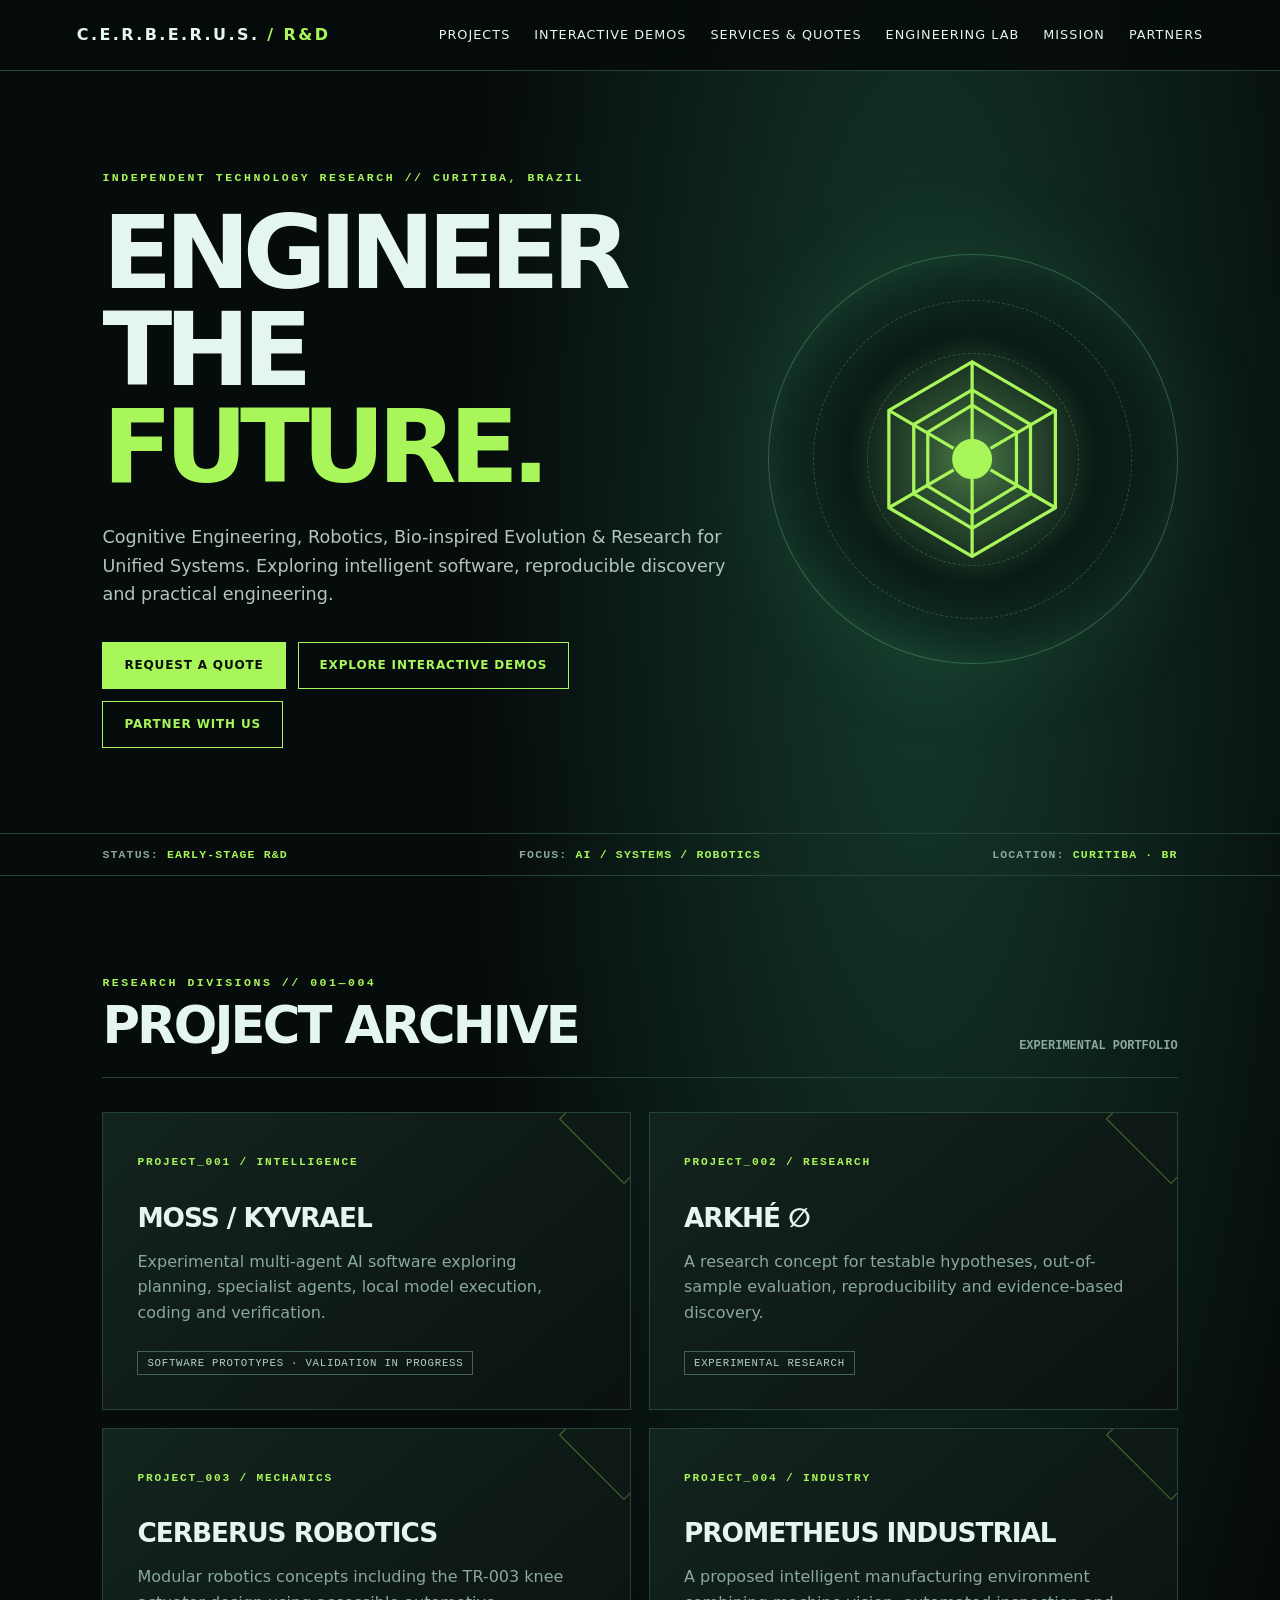
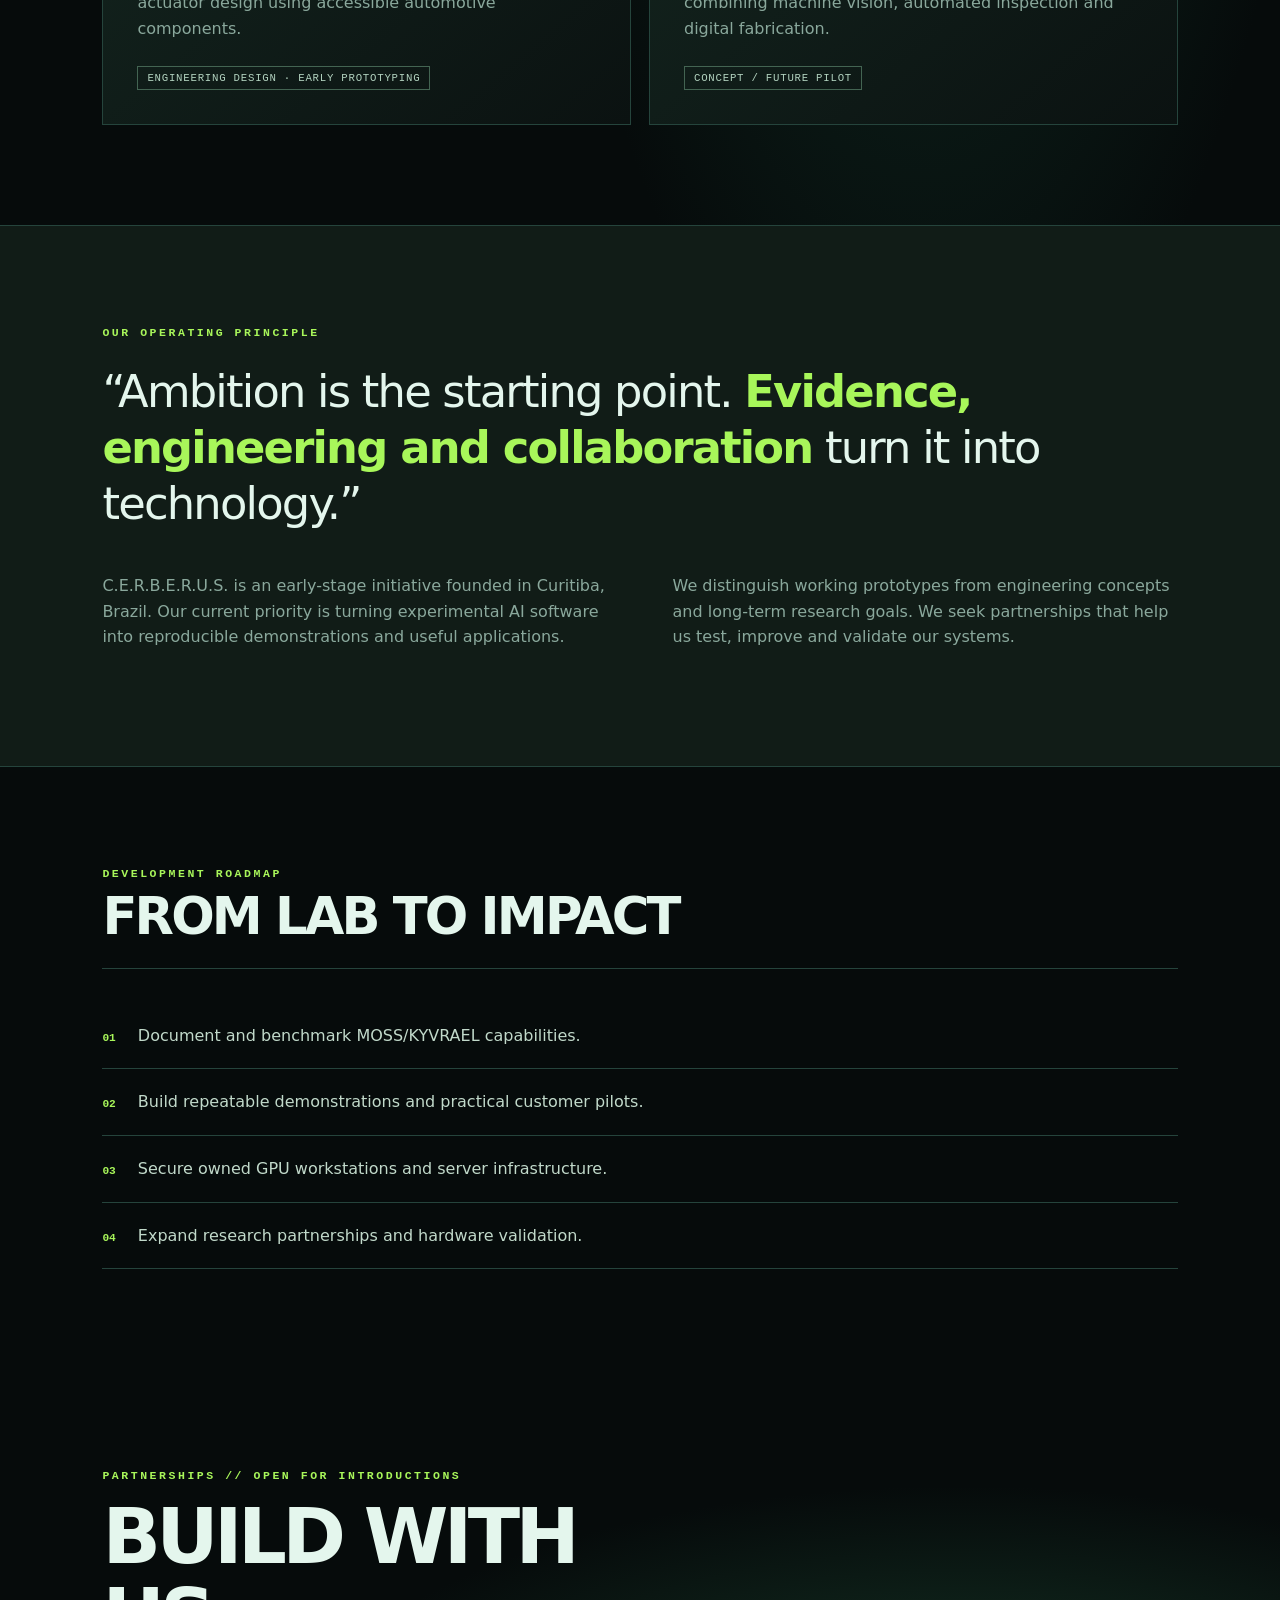
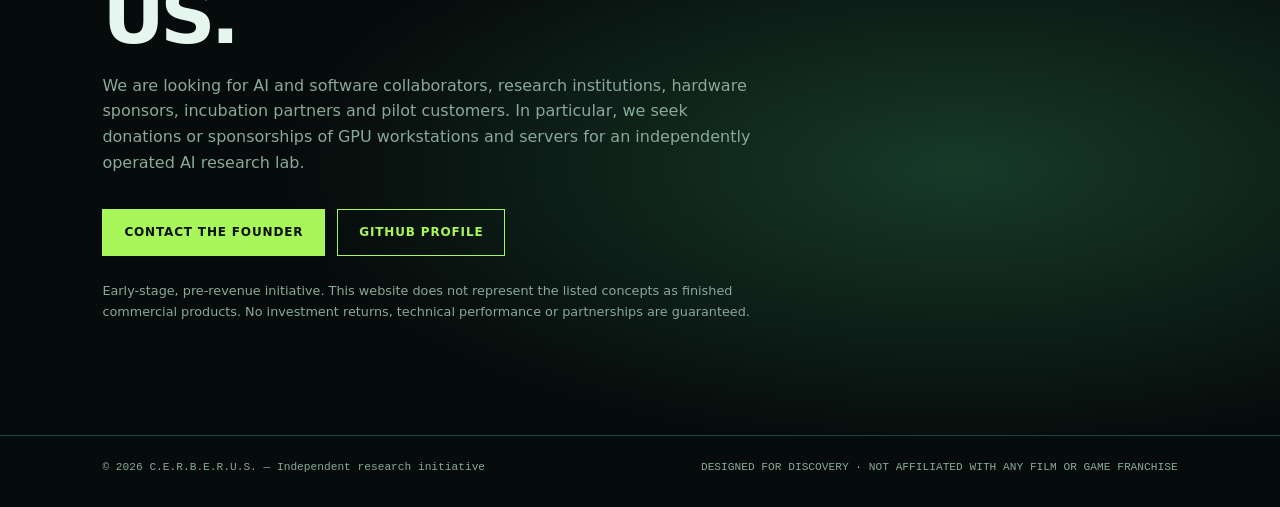
==== commit fc6417fb: "feat: connect CERBERUS homepage to transparent service offers" ====
--- a/index.html
+++ b/index.html
@@ -1,3 +1,3 @@
 <!doctype html><html lang="en"><head><meta charset="utf-8"><meta name="viewport" content="width=device-width,initial-scale=1"><meta name="theme-color" content="#070b0a"><meta name="description" content="C.E.R.B.E.R.U.S. — Independent research and engineering in AI agents, reproducible discovery and robotics."><title>C.E.R.B.E.R.U.S. | Systems Research</title><style>
 :root{--bg:#060b0b;--panel:#101919;--line:#25443c;--text:#e4f6ed;--muted:#8aa89c;--acid:#a8f65a;--red:#f16565}*{box-sizing:border-box}html{scroll-behavior:smooth}body{margin:0;background:radial-gradient(ellipse at 72% 15%,#14392c 0%,transparent 35%),var(--bg);color:var(--text);font:16px/1.6 system-ui,-apple-system,Segoe UI,sans-serif}a{color:inherit;text-decoration:none}button{font:inherit}header{display:flex;align-items:center;justify-content:space-between;gap:20px;padding:22px min(6vw,85px);border-bottom:1px solid var(--line);background:#060b0be8;position:sticky;top:0;z-index:10;backdrop-filter:blur(14px)}.brand{font-weight:850;letter-spacing:.15em;font-size:clamp(.7rem,1.6vw,1rem)}.brand b{color:var(--acid)}nav{display:flex;gap:24px;font-size:.8rem;letter-spacing:.08em;text-transform:uppercase}nav a:hover{color:var(--acid)}main{overflow:hidden}.hero{min-height:650px;padding:100px min(8vw,110px) 85px;display:grid;grid-template-columns:1.25fr .75fr;align-items:center;gap:35px;position:relative}.eyebrow{color:var(--acid);letter-spacing:.22em;font:700 .72rem ui-monospace,monospace;text-transform:uppercase}.hero h1{font-size:clamp(3.4rem,8vw,8.5rem);letter-spacing:-.075em;line-height:.95;margin:20px 0 28px;font-weight:900}.hero h1 span{color:var(--acid)}.hero p{max-width:630px;color:#b2c6bd;font-size:1.1rem}.actions{display:flex;gap:12px;flex-wrap:wrap;margin-top:34px}.btn{display:inline-block;border:1px solid var(--acid);padding:13px 21px;color:#061007;background:var(--acid);font-weight:800;letter-spacing:.07em;text-transform:uppercase;font-size:.75rem}.btn.alt{background:transparent;color:var(--acid)}.btn:hover{filter:brightness(1.2)}.orb{width:min(33vw,410px);aspect-ratio:1;border:1px solid #5eb58b66;border-radius:50%;position:relative;display:grid;place-items:center;background:radial-gradient(circle,#294d3b 0,#0a1b16 43%,transparent 70%);box-shadow:0 0 110px #64d67a17,inset 0 0 50px #77ff9412}.orb:before,.orb:after{content:"";position:absolute;inset:11%;border:1px dashed #87d3a544;border-radius:50%;animation:spin 38s linear infinite}.orb:after{inset:24%;animation-direction:reverse;animation-duration:22s}.orb svg{width:53%;filter:drop-shadow(0 0 20px #a8f65a88)}@keyframes spin{to{transform:rotate(360deg)}}.status{font:600 .72rem ui-monospace,monospace;color:var(--muted);letter-spacing:.1em;border-top:1px solid var(--line);border-bottom:1px solid var(--line);padding:14px min(8vw,110px);display:flex;justify-content:space-between;gap:15px;flex-wrap:wrap}.status em{color:var(--acid);font-style:normal}section{padding:100px min(8vw,110px)}.sectionhead{display:flex;justify-content:space-between;align-items:end;gap:20px;border-bottom:1px solid var(--line);padding-bottom:24px;margin-bottom:34px}.sectionhead h2{font-size:clamp(2rem,4vw,4rem);line-height:1.05;letter-spacing:-.055em;margin:10px 0 0}.sectionhead small{color:var(--muted);font:600 .75rem ui-monospace,monospace}.grid{display:grid;grid-template-columns:repeat(2,minmax(0,1fr));gap:18px}.card{background:linear-gradient(140deg,#13241e,#0b1211);border:1px solid var(--line);padding:34px;min-height:270px;position:relative;overflow:hidden}.card:before{content:"";width:90px;height:90px;position:absolute;right:-40px;top:-40px;border:1px solid #a8f65a66;transform:rotate(45deg)}.num{font:700 .7rem ui-monospace,monospace;color:var(--acid);letter-spacing:.16em}.card h3{font-size:1.65rem;letter-spacing:-.04em;margin:24px 0 10px}.card p{color:var(--muted);max-width:470px;margin:0}.tag{display:inline-block;margin-top:25px;font:.67rem ui-monospace,monospace;letter-spacing:.07em;border:1px solid #436452;padding:5px 9px;color:#b2d2bf}.manifesto{background:#111c17;border-top:1px solid var(--line);border-bottom:1px solid var(--line)}.manifesto blockquote{font-size:clamp(1.7rem,3.5vw,3.5rem);line-height:1.25;letter-spacing:-.04em;max-width:1000px;margin:25px 0}.manifesto blockquote strong{color:var(--acid)}.columns{display:grid;grid-template-columns:1fr 1fr;gap:65px}.columns p{color:var(--muted)}.steps{counter-reset:step;list-style:none;padding:0;margin:0}.steps li{padding:20px 0;border-bottom:1px solid var(--line);color:#c1d9ca}.steps li:before{counter-increment:step;content:'0' counter(step);font:700 .7rem ui-monospace,monospace;color:var(--acid);margin-right:22px}.contact{background:radial-gradient(ellipse at 75% 60%,#173a29,transparent 50%)}.contact h2{font-size:clamp(2.7rem,6vw,6rem);letter-spacing:-.06em;line-height:1.04;margin:15px 0}.contact p{max-width:660px;color:var(--muted)}footer{border-top:1px solid var(--line);padding:25px min(8vw,110px);display:flex;justify-content:space-between;gap:20px;color:var(--muted);font:.7rem ui-monospace,monospace}.disclaimer{font-size:.8rem;color:#8aa89c;max-width:900px;margin-top:25px}@media(max-width:800px){header{padding:18px 6vw}nav{gap:10px;font-size:.65rem}.hero{grid-template-columns:1fr;min-height:auto;padding:75px 6vw}.orb{width:min(68vw,330px);margin:auto}section{padding:65px 6vw}.grid,.columns{grid-template-columns:1fr}.status{padding:14px 6vw}footer{flex-direction:column}.card{min-height:220px}}
-</style></head><body><header><a class="brand" href="#top">C.E.R.B.E.R.U.S.<b> / R&D</b></a><nav><a href="#projects">Projects</a><a href="projects.html">Interactive demos</a><a href="lab.html">Engineering Lab</a><a href="#mission">Mission</a><a href="#partners">Partners</a></nav></header><main id="top"><div class="hero"><div><div class="eyebrow">Independent technology research // Curitiba, Brazil</div><h1>ENGINEER<br>THE <span>FUTURE.</span></h1><p>Cognitive Engineering, Robotics, Bio-inspired Evolution & Research for Unified Systems. Exploring intelligent software, reproducible discovery and practical engineering.</p><div class="actions"><a class="btn" href="projects.html">Explore interactive demos</a><a class="btn alt" href="#partners">Partner with us</a></div></div><div class="orb" aria-hidden="true"><svg viewBox="0 0 200 200" fill="none" stroke="#a8f65a" stroke-width="3"><path d="M100 10 177 55v90l-77 45-77-45V55z"/><path d="M100 36 154 68v64l-54 32-54-32V68z"/><path d="m100 50 41 25v50l-41 25-41-25V75z"/><circle cx="100" cy="100" r="17" fill="#a8f65a"/><path d="M100 10v73M177 55l-60 35M177 145l-60-35M100 190v-73M23 145l60-35M23 55l60 35"/></svg></div></div><div class="status"><span>STATUS: <em>EARLY-STAGE R&D</em></span><span>FOCUS: <em>AI / SYSTEMS / ROBOTICS</em></span><span>LOCATION: <em>CURITIBA · BR</em></span></div><section id="projects"><div class="sectionhead"><div><div class="eyebrow">Research divisions // 001—004</div><h2>PROJECT ARCHIVE</h2></div><small>EXPERIMENTAL PORTFOLIO</small></div><div class="grid"><a class="card" href="projects.html#moss"><span class="num">PROJECT_001 / INTELLIGENCE</span><h3>MOSS / KYVRAEL</h3><p>Experimental multi-agent AI software exploring planning, specialist agents, local model execution, coding and verification.</p><span class="tag">SOFTWARE PROTOTYPES · VALIDATION IN PROGRESS</span></a><a class="card" href="projects.html#arkhe"><span class="num">PROJECT_002 / RESEARCH</span><h3>ARKHÉ ∅</h3><p>A research concept for testable hypotheses, out-of-sample evaluation, reproducibility and evidence-based discovery.</p><span class="tag">EXPERIMENTAL RESEARCH</span></a><a class="card" href="projects.html#humanoid"><span class="num">PROJECT_003 / MECHANICS</span><h3>CERBERUS ROBOTICS</h3><p>Modular robotics concepts including the TR-003 knee actuator design using accessible automotive components.</p><span class="tag">ENGINEERING DESIGN · EARLY PROTOTYPING</span></a><a class="card" href="projects.html#prometheus"><span class="num">PROJECT_004 / INDUSTRY</span><h3>PROMETHEUS INDUSTRIAL</h3><p>A proposed intelligent manufacturing environment combining machine vision, automated inspection and digital fabrication.</p><span class="tag">CONCEPT / FUTURE PILOT</span></a></div></section><section class="manifesto" id="mission"><div class="eyebrow">Our operating principle</div><blockquote>“Ambition is the starting point. <strong>Evidence, engineering and collaboration</strong> turn it into technology.”</blockquote><div class="columns"><p>C.E.R.B.E.R.U.S. is an early-stage initiative founded in Curitiba, Brazil. Our current priority is turning experimental AI software into reproducible demonstrations and useful applications.</p><p>We distinguish working prototypes from engineering concepts and long-term research goals. We seek partnerships that help us test, improve and validate our systems.</p></div></section><section><div class="sectionhead"><div><div class="eyebrow">Development roadmap</div><h2>FROM LAB TO IMPACT</h2></div></div><ol class="steps"><li>Document and benchmark MOSS/KYVRAEL capabilities.</li><li>Build repeatable demonstrations and practical customer pilots.</li><li>Secure owned GPU workstations and server infrastructure.</li><li>Expand research partnerships and hardware validation.</li></ol></section><section class="contact" id="partners"><div class="eyebrow">Partnerships // Open for introductions</div><h2>BUILD WITH<br>US.</h2><p>We are looking for AI and software collaborators, research institutions, hardware sponsors, incubation partners and pilot customers. In particular, we seek donations or sponsorships of GPU workstations and servers for an independently operated AI research lab.</p><div class="actions"><a class="btn" href="mailto:wrkus2025@gmail.com?subject=CERBERUS%20Partnership%20Inquiry">Contact the founder</a><a class="btn alt" href="https://github.com/Gypsieww3" target="_blank" rel="noopener noreferrer">GitHub profile</a></div><p class="disclaimer">Early-stage, pre-revenue initiative. This website does not represent the listed concepts as finished commercial products. No investment returns, technical performance or partnerships are guaranteed.</p></section></main><footer><span>© <span id="year">2026</span> C.E.R.B.E.R.U.S. — Independent research initiative</span><span>DESIGNED FOR DISCOVERY · NOT AFFILIATED WITH ANY FILM OR GAME FRANCHISE</span></footer><script>document.getElementById('year').textContent=new Date().getFullYear()</script></body></html>
+</style></head><body><header><a class="brand" href="#top">C.E.R.B.E.R.U.S.<b> / R&D</b></a><nav><a href="#projects">Projects</a><a href="projects.html">Interactive demos</a><a href="servicos.html">Services & quotes</a><a href="lab.html">Engineering Lab</a><a href="#mission">Mission</a><a href="#partners">Partners</a></nav></header><main id="top"><div class="hero"><div><div class="eyebrow">Independent technology research // Curitiba, Brazil</div><h1>ENGINEER<br>THE <span>FUTURE.</span></h1><p>Cognitive Engineering, Robotics, Bio-inspired Evolution & Research for Unified Systems. Exploring intelligent software, reproducible discovery and practical engineering.</p><div class="actions"><a class="btn" href="servicos.html">Request a quote</a><a class="btn alt" href="projects.html">Explore interactive demos</a><a class="btn alt" href="#partners">Partner with us</a></div></div><div class="orb" aria-hidden="true"><svg viewBox="0 0 200 200" fill="none" stroke="#a8f65a" stroke-width="3"><path d="M100 10 177 55v90l-77 45-77-45V55z"/><path d="M100 36 154 68v64l-54 32-54-32V68z"/><path d="m100 50 41 25v50l-41 25-41-25V75z"/><circle cx="100" cy="100" r="17" fill="#a8f65a"/><path d="M100 10v73M177 55l-60 35M177 145l-60-35M100 190v-73M23 145l60-35M23 55l60 35"/></svg></div></div><div class="status"><span>STATUS: <em>EARLY-STAGE R&D</em></span><span>FOCUS: <em>AI / SYSTEMS / ROBOTICS</em></span><span>LOCATION: <em>CURITIBA · BR</em></span></div><section id="projects"><div class="sectionhead"><div><div class="eyebrow">Research divisions // 001—004</div><h2>PROJECT ARCHIVE</h2></div><small>EXPERIMENTAL PORTFOLIO</small></div><div class="grid"><a class="card" href="projects.html#moss"><span class="num">PROJECT_001 / INTELLIGENCE</span><h3>MOSS / KYVRAEL</h3><p>Experimental multi-agent AI software exploring planning, specialist agents, local model execution, coding and verification.</p><span class="tag">SOFTWARE PROTOTYPES · VALIDATION IN PROGRESS</span></a><a class="card" href="projects.html#arkhe"><span class="num">PROJECT_002 / RESEARCH</span><h3>ARKHÉ ∅</h3><p>A research concept for testable hypotheses, out-of-sample evaluation, reproducibility and evidence-based discovery.</p><span class="tag">EXPERIMENTAL RESEARCH</span></a><a class="card" href="projects.html#humanoid"><span class="num">PROJECT_003 / MECHANICS</span><h3>CERBERUS ROBOTICS</h3><p>Modular robotics concepts including the TR-003 knee actuator design using accessible automotive components.</p><span class="tag">ENGINEERING DESIGN · EARLY PROTOTYPING</span></a><a class="card" href="projects.html#prometheus"><span class="num">PROJECT_004 / INDUSTRY</span><h3>PROMETHEUS INDUSTRIAL</h3><p>A proposed intelligent manufacturing environment combining machine vision, automated inspection and digital fabrication.</p><span class="tag">CONCEPT / FUTURE PILOT</span></a></div></section><section class="manifesto" id="mission"><div class="eyebrow">Our operating principle</div><blockquote>“Ambition is the starting point. <strong>Evidence, engineering and collaboration</strong> turn it into technology.”</blockquote><div class="columns"><p>C.E.R.B.E.R.U.S. is an early-stage initiative founded in Curitiba, Brazil. Our current priority is turning experimental AI software into reproducible demonstrations and useful applications.</p><p>We distinguish working prototypes from engineering concepts and long-term research goals. We seek partnerships that help us test, improve and validate our systems.</p></div></section><section><div class="sectionhead"><div><div class="eyebrow">Development roadmap</div><h2>FROM LAB TO IMPACT</h2></div></div><ol class="steps"><li>Document and benchmark MOSS/KYVRAEL capabilities.</li><li>Build repeatable demonstrations and practical customer pilots.</li><li>Secure owned GPU workstations and server infrastructure.</li><li>Expand research partnerships and hardware validation.</li></ol></section><section class="contact" id="partners"><div class="eyebrow">Partnerships // Open for introductions</div><h2>BUILD WITH<br>US.</h2><p>We are looking for AI and software collaborators, research institutions, hardware sponsors, incubation partners and pilot customers. In particular, we seek donations or sponsorships of GPU workstations and servers for an independently operated AI research lab.</p><div class="actions"><a class="btn" href="mailto:wrkus2025@gmail.com?subject=CERBERUS%20Partnership%20Inquiry">Contact the founder</a><a class="btn alt" href="https://github.com/Gypsieww3" target="_blank" rel="noopener noreferrer">GitHub profile</a></div><p class="disclaimer">Early-stage, pre-revenue initiative. This website does not represent the listed concepts as finished commercial products. No investment returns, technical performance or partnerships are guaranteed.</p></section></main><footer><span>© <span id="year">2026</span> C.E.R.B.E.R.U.S. — Independent research initiative</span><span>DESIGNED FOR DISCOVERY · NOT AFFILIATED WITH ANY FILM OR GAME FRANCHISE</span></footer><script>document.getElementById('year').textContent=new Date().getFullYear()</script></body></html>
